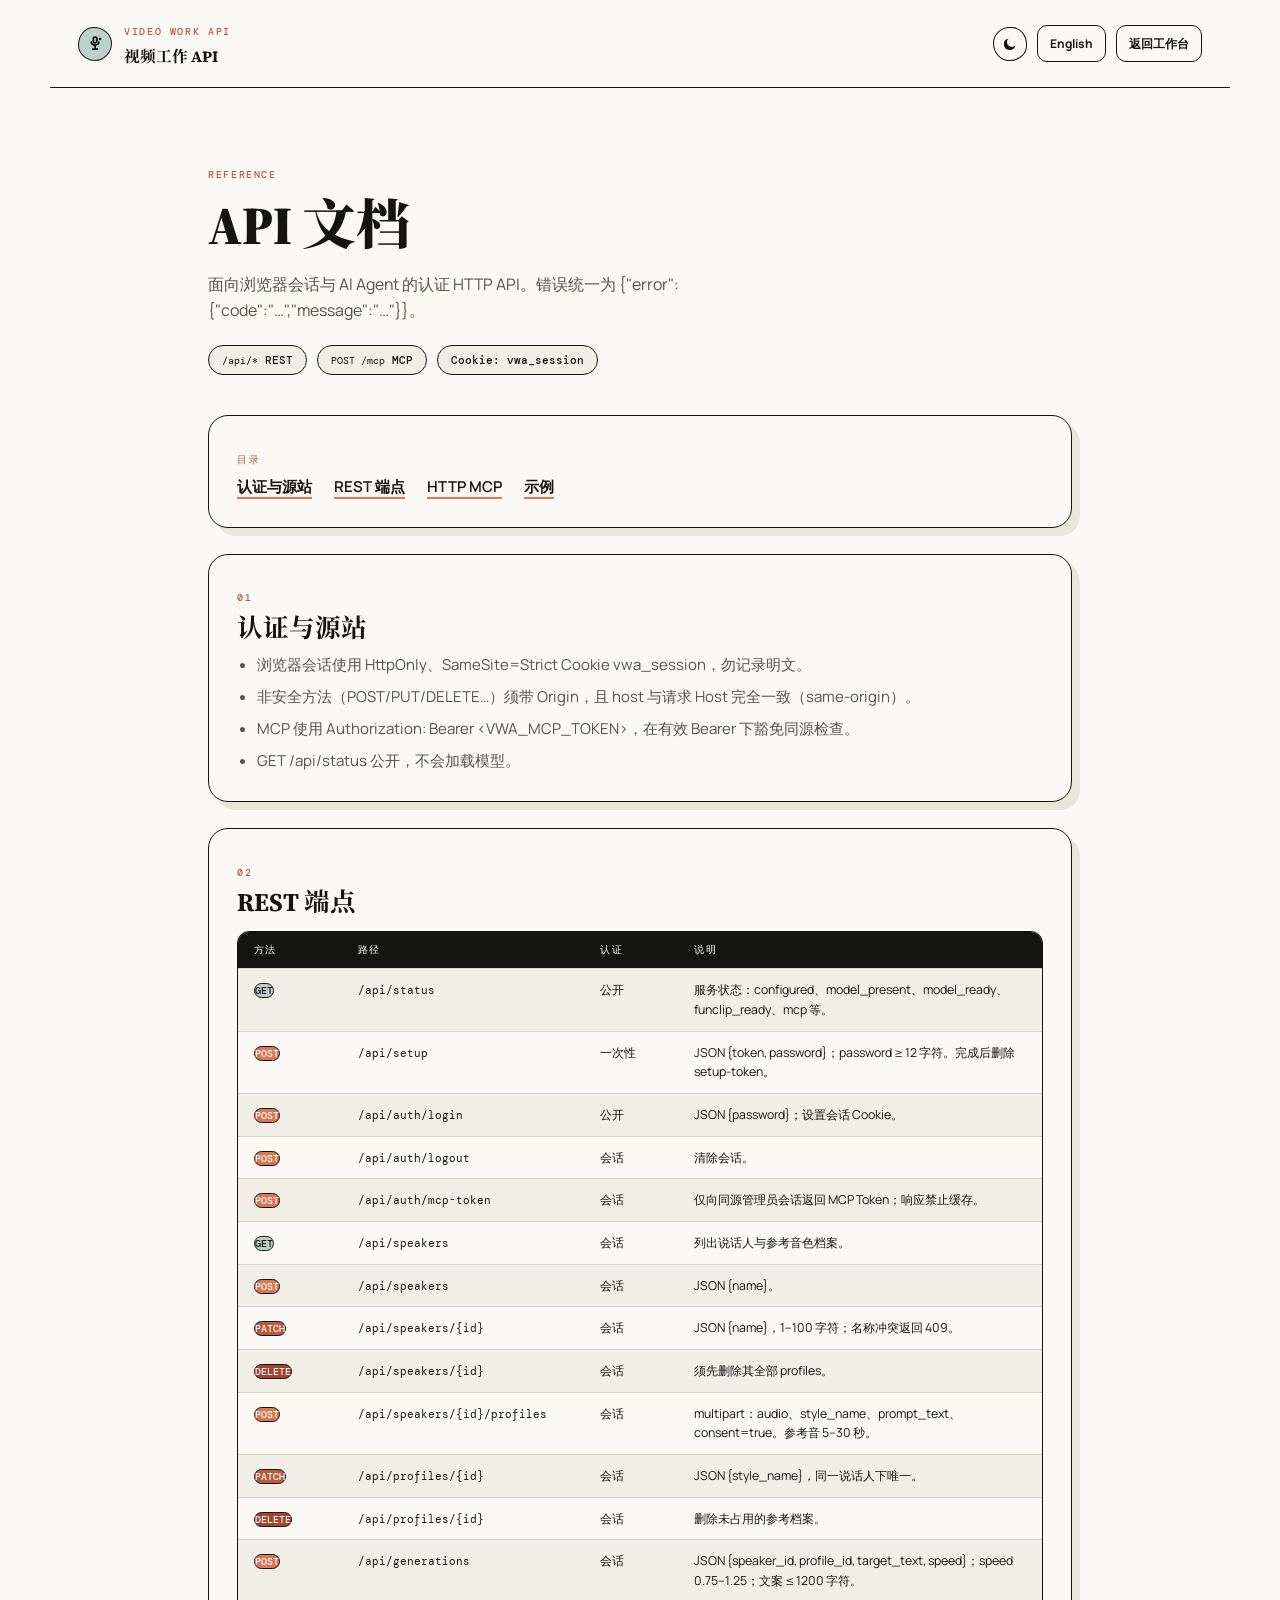
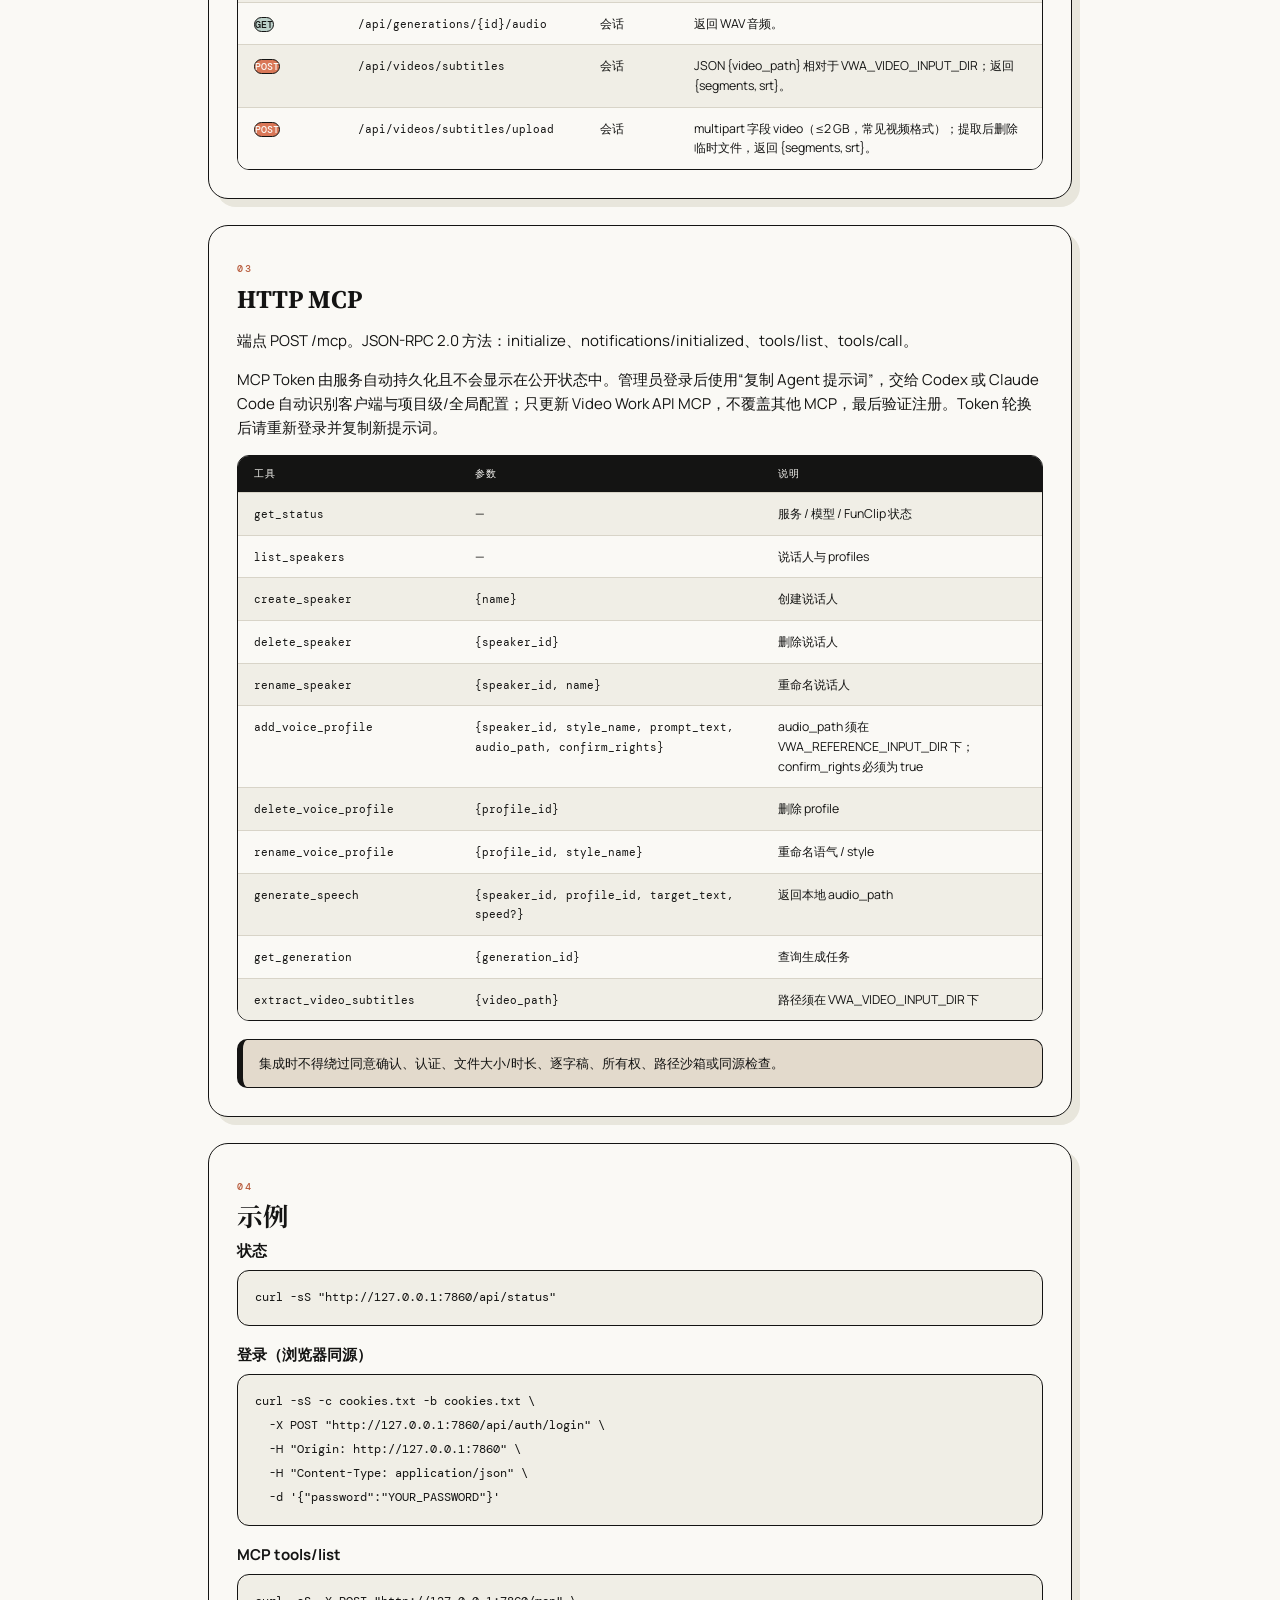
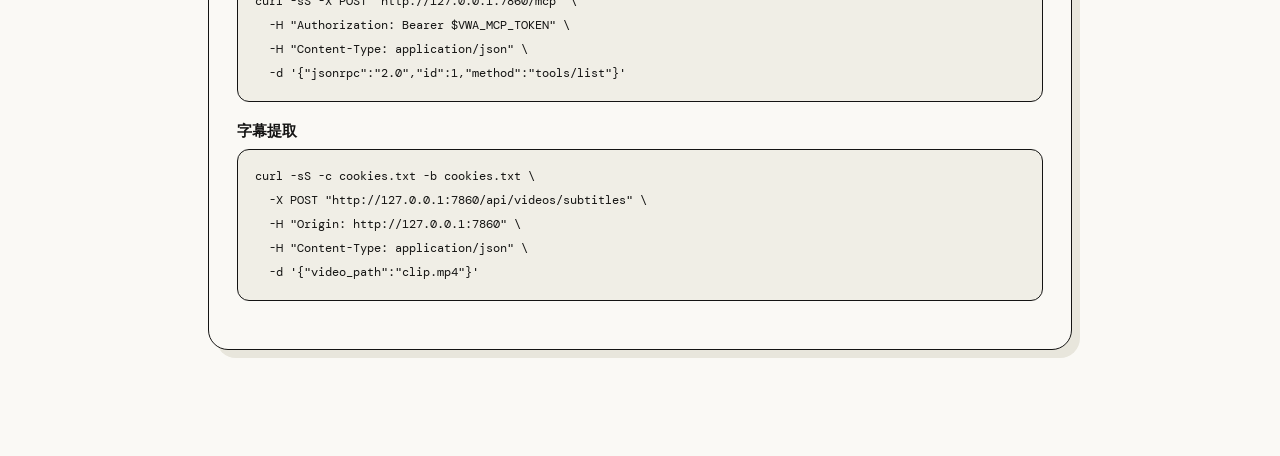
==== static/docs.html @ 31245ee8 "fix(mcp): streamline copied setup prompt" ====
<!doctype html>
<html lang="zh-CN">
<head>
  <meta charset="utf-8">
  <meta name="viewport" content="width=device-width,initial-scale=1">
  <script>try{document.documentElement.dataset.theme=localStorage.getItem("vwa-theme")||"light"}catch(e){document.documentElement.dataset.theme="light"}</script>
  <title>API Docs · Video Work API</title>
  <link rel="icon" type="image/svg+xml" href="/static/favicon.svg?v=20260721d">
  <link rel="stylesheet" href="/static/styles.css?v=20260721">
  <script src="/static/theme.js?v=20260721" defer></script>
</head>
<body class="docs-page">
  <header class="site-header">
    <a class="brand" href="/" aria-label="Video Work API">
      <span class="brand-mark" aria-hidden="true"><svg viewBox="0 0 20 20" fill="none" stroke="currentColor" stroke-width="1.8" stroke-linecap="round"><path d="M8.4 4.1 C 8.2 2.8, 12 2.7, 11.9 4.3 L 11.8 7.6 C 11.9 9.2, 8.3 9.3, 8.4 7.8 Z"/><path d="M6.3 8 C 6.1 11.9, 14 12.1, 13.8 8.2"/><path d="M10.1 12.1 L 10.1 14.5"/><path d="M7.9 15.2 L 12.4 15"/><circle cx="15" cy="5" r="1.3" fill="currentColor" stroke="none"/></svg></span>
      <span>
        <span class="eyebrow">VIDEO WORK API</span>
        <strong data-i18n="title">视频工作 API</strong>
      </span>
    </a>
    <div class="header-actions">
      <button id="themeToggle" class="secondary compact" type="button" aria-label="切换亮色 / 深色模式">
        <svg class="icon-moon" viewBox="0 0 16 16" aria-hidden="true"><path fill="currentColor" d="M13.4 9.6 A5.8 5.8 0 1 1 6.4 2.6 A4.5 4.5 0 0 0 13.4 9.6 Z"/></svg>
        <svg class="icon-sun" viewBox="0 0 16 16" aria-hidden="true"><circle cx="8" cy="8" r="3.1" fill="currentColor"/><g stroke="currentColor" stroke-width="1.6" stroke-linecap="round"><path d="M8 1.2v1.8M8 13v1.8M1.2 8h1.8M13 8h1.8M3.2 3.2l1.3 1.3M11.5 11.5l1.3 1.3M12.8 3.2l-1.3 1.3M4.5 11.5l-1.3 1.3"/></g></svg>
      </button>
      <button id="language" class="secondary compact" type="button">English</button>
      <a class="button secondary compact" href="/" data-i18n="backHome">返回工作台</a>
    </div>
  </header>

  <main class="docs-main">
    <section class="docs-hero">
      <p class="eyebrow" data-i18n="docsEyebrow">REFERENCE</p>
      <h1 data-i18n="docsTitle">API 文档</h1>
      <p class="hero-lead" data-i18n="docsLead">
        面向浏览器会话与 AI Agent 的认证 HTTP API。错误统一为
        <code>{"error":{"code":"…","message":"…"}}</code>。
      </p>
      <div class="docs-meta">
        <span class="docs-chip"><code>/api/*</code> REST</span>
        <span class="docs-chip"><code>POST /mcp</code> MCP</span>
        <span class="docs-chip" data-i18n="docsCookie">Cookie: vwa_session</span>
      </div>
    </section>

    <nav class="docs-toc card" aria-label="Table of contents">
      <p class="eyebrow" data-i18n="toc">目录</p>
      <ul>
        <li><a href="#auth" data-i18n="secAuth">认证与源站</a></li>
        <li><a href="#rest" data-i18n="secRest">REST 端点</a></li>
        <li><a href="#mcp" data-i18n="secMcp">HTTP MCP</a></li>
        <li><a href="#examples" data-i18n="secExamples">示例</a></li>
      </ul>
    </nav>

    <section id="auth" class="card docs-section">
      <p class="eyebrow">01</p>
      <h2 data-i18n="secAuth">认证与源站</h2>
      <ul class="docs-list">
        <li data-i18n="auth1">浏览器会话使用 HttpOnly、SameSite=Strict Cookie <code>vwa_session</code>，勿记录明文。</li>
        <li data-i18n="auth2">非安全方法（POST/PUT/DELETE…）须带 <code>Origin</code>，且 host 与请求 <code>Host</code> 完全一致（same-origin）。</li>
        <li data-i18n="auth3">MCP 使用 <code>Authorization: Bearer &lt;VWA_MCP_TOKEN&gt;</code>，在有效 Bearer 下豁免同源检查。</li>
        <li data-i18n="auth4"><code>GET /api/status</code> 公开，不会加载模型。</li>
      </ul>
    </section>

    <section id="rest" class="card docs-section">
      <p class="eyebrow">02</p>
      <h2 data-i18n="secRest">REST 端点</h2>
      <div class="endpoint-table" role="table">
        <div class="endpoint-row endpoint-head" role="row">
          <span data-i18n="colMethod">方法</span>
          <span data-i18n="colPath">路径</span>
          <span data-i18n="colAuth">认证</span>
          <span data-i18n="colDesc">说明</span>
        </div>

        <div class="endpoint-row" role="row">
          <span><code class="method get">GET</code></span>
          <span><code>/api/status</code></span>
          <span data-i18n="authPublic">公开</span>
          <span data-i18n="descStatus">服务状态：configured、model_present、model_ready、funclip_ready、mcp 等。</span>
        </div>
        <div class="endpoint-row" role="row">
          <span><code class="method post">POST</code></span>
          <span><code>/api/setup</code></span>
          <span data-i18n="authOnce">一次性</span>
          <span data-i18n="descSetup">JSON <code>{token, password}</code>；password ≥ 12 字符。完成后删除 setup-token。</span>
        </div>
        <div class="endpoint-row" role="row">
          <span><code class="method post">POST</code></span>
          <span><code>/api/auth/login</code></span>
          <span data-i18n="authPublic">公开</span>
          <span data-i18n="descLogin">JSON <code>{password}</code>；设置会话 Cookie。</span>
        </div>
        <div class="endpoint-row" role="row">
          <span><code class="method post">POST</code></span>
          <span><code>/api/auth/logout</code></span>
          <span data-i18n="authSession">会话</span>
          <span data-i18n="descLogout">清除会话。</span>
        </div>
        <div class="endpoint-row" role="row">
          <span><code class="method post">POST</code></span>
          <span><code>/api/auth/mcp-token</code></span>
          <span data-i18n="authSession">会话</span>
          <span data-i18n="descMcpToken">仅向同源管理员会话返回 MCP Token；响应禁止缓存。</span>
        </div>
        <div class="endpoint-row" role="row">
          <span><code class="method get">GET</code></span>
          <span><code>/api/speakers</code></span>
          <span data-i18n="authSession">会话</span>
          <span data-i18n="descListSpeakers">列出说话人与参考音色档案。</span>
        </div>
        <div class="endpoint-row" role="row">
          <span><code class="method post">POST</code></span>
          <span><code>/api/speakers</code></span>
          <span data-i18n="authSession">会话</span>
          <span data-i18n="descAddSpeaker">JSON <code>{name}</code>。</span>
        </div>
        <div class="endpoint-row" role="row">
          <span><code class="method patch">PATCH</code></span>
          <span><code>/api/speakers/{id}</code></span>
          <span data-i18n="authSession">会话</span>
          <span data-i18n="descRenameSpeaker">JSON <code>{name}</code>，1–100 字符；名称冲突返回 409。</span>
        </div>
        <div class="endpoint-row" role="row">
          <span><code class="method del">DELETE</code></span>
          <span><code>/api/speakers/{id}</code></span>
          <span data-i18n="authSession">会话</span>
          <span data-i18n="descDelSpeaker">须先删除其全部 profiles。</span>
        </div>
        <div class="endpoint-row" role="row">
          <span><code class="method post">POST</code></span>
          <span><code>/api/speakers/{id}/profiles</code></span>
          <span data-i18n="authSession">会话</span>
          <span data-i18n="descAddProfile">multipart：<code>audio</code>、<code>style_name</code>、<code>prompt_text</code>、<code>consent=true</code>。参考音 5–30 秒。</span>
        </div>
        <div class="endpoint-row" role="row">
          <span><code class="method patch">PATCH</code></span>
          <span><code>/api/profiles/{id}</code></span>
          <span data-i18n="authSession">会话</span>
          <span data-i18n="descRenameProfile">JSON <code>{style_name}</code>，同一说话人下唯一。</span>
        </div>
        <div class="endpoint-row" role="row">
          <span><code class="method del">DELETE</code></span>
          <span><code>/api/profiles/{id}</code></span>
          <span data-i18n="authSession">会话</span>
          <span data-i18n="descDelProfile">删除未占用的参考档案。</span>
        </div>
        <div class="endpoint-row" role="row">
          <span><code class="method post">POST</code></span>
          <span><code>/api/generations</code></span>
          <span data-i18n="authSession">会话</span>
          <span data-i18n="descGenerate">JSON <code>{speaker_id, profile_id, target_text, speed}</code>；speed 0.75–1.25；文案 ≤ 1200 字符。</span>
        </div>
        <div class="endpoint-row" role="row">
          <span><code class="method get">GET</code></span>
          <span><code>/api/generations/{id}/audio</code></span>
          <span data-i18n="authSession">会话</span>
          <span data-i18n="descAudio">返回 WAV 音频。</span>
        </div>
        <div class="endpoint-row" role="row">
          <span><code class="method post">POST</code></span>
          <span><code>/api/videos/subtitles</code></span>
          <span data-i18n="authSession">会话</span>
          <span data-i18n="descSubtitles">JSON <code>{video_path}</code> 相对于 <code>VWA_VIDEO_INPUT_DIR</code>；返回 <code>{segments, srt}</code>。</span>
        </div>
        <div class="endpoint-row" role="row">
          <span><code class="method post">POST</code></span>
          <span><code>/api/videos/subtitles/upload</code></span>
          <span data-i18n="authSession">会话</span>
          <span data-i18n="descSubtitlesUpload">multipart 字段 video（≤2 GB，常见视频格式）；提取后删除临时文件，返回 {segments, srt}。</span>
        </div>
      </div>
    </section>

    <section id="mcp" class="card docs-section">
      <p class="eyebrow">03</p>
      <h2 data-i18n="secMcp">HTTP MCP</h2>
      <p data-i18n="mcpIntro">
        端点 <code>POST /mcp</code>。JSON-RPC 2.0 方法：
        <code>initialize</code>、<code>notifications/initialized</code>、
        <code>tools/list</code>、<code>tools/call</code>。
      </p>
      <p data-i18n="mcpInstall">
        MCP Token 由服务自动持久化且不会显示在公开状态中。管理员登录后使用“复制 Agent 提示词”，交给 Codex 或 Claude Code 自动识别客户端与项目级/全局配置；只更新 Video Work API MCP，不覆盖其他 MCP，最后验证注册。
      </p>
      <div class="endpoint-table tools" role="table">
        <div class="endpoint-row endpoint-head" role="row">
          <span data-i18n="colTool">工具</span>
          <span data-i18n="colArgs">参数</span>
          <span data-i18n="colDesc">说明</span>
        </div>
        <div class="endpoint-row" role="row">
          <span><code>get_status</code></span>
          <span>—</span>
          <span data-i18n="toolStatus">服务 / 模型 / FunClip 状态</span>
        </div>
        <div class="endpoint-row" role="row">
          <span><code>list_speakers</code></span>
          <span>—</span>
          <span data-i18n="toolList">说话人与 profiles</span>
        </div>
        <div class="endpoint-row" role="row">
          <span><code>create_speaker</code></span>
          <span><code>{name}</code></span>
          <span data-i18n="toolCreate">创建说话人</span>
        </div>
        <div class="endpoint-row" role="row">
          <span><code>delete_speaker</code></span>
          <span><code>{speaker_id}</code></span>
          <span data-i18n="toolDelSpeaker">删除说话人</span>
        </div>
        <div class="endpoint-row" role="row">
          <span><code>rename_speaker</code></span>
          <span><code>{speaker_id, name}</code></span>
          <span data-i18n="toolRenameSpeaker">重命名说话人</span>
        </div>
        <div class="endpoint-row" role="row">
          <span><code>add_voice_profile</code></span>
          <span><code>{speaker_id, style_name, prompt_text, audio_path, confirm_rights}</code></span>
          <span data-i18n="toolAddProfile">audio_path 须在 VWA_REFERENCE_INPUT_DIR 下；confirm_rights 必须为 true</span>
        </div>
        <div class="endpoint-row" role="row">
          <span><code>delete_voice_profile</code></span>
          <span><code>{profile_id}</code></span>
          <span data-i18n="toolDelProfile">删除 profile</span>
        </div>
        <div class="endpoint-row" role="row">
          <span><code>rename_voice_profile</code></span>
          <span><code>{profile_id, style_name}</code></span>
          <span data-i18n="toolRenameProfile">重命名语气 / style</span>
        </div>
        <div class="endpoint-row" role="row">
          <span><code>generate_speech</code></span>
          <span><code>{speaker_id, profile_id, target_text, speed?}</code></span>
          <span data-i18n="toolGen">返回本地 audio_path</span>
        </div>
        <div class="endpoint-row" role="row">
          <span><code>get_generation</code></span>
          <span><code>{generation_id}</code></span>
          <span data-i18n="toolGetGen">查询生成任务</span>
        </div>
        <div class="endpoint-row" role="row">
          <span><code>extract_video_subtitles</code></span>
          <span><code>{video_path}</code></span>
          <span data-i18n="toolSubs">路径须在 VWA_VIDEO_INPUT_DIR 下</span>
        </div>
      </div>
      <p class="docs-note" data-i18n="mcpNote">
        集成时不得绕过同意确认、认证、文件大小/时长、逐字稿、所有权、路径沙箱或同源检查。
      </p>
    </section>

    <section id="examples" class="card docs-section">
      <p class="eyebrow">04</p>
      <h2 data-i18n="secExamples">示例</h2>

      <h3 data-i18n="exStatus">状态</h3>
      <pre class="docs-code"><code>curl -sS "http://127.0.0.1:7860/api/status"</code></pre>

      <h3 data-i18n="exLogin">登录（浏览器同源）</h3>
      <pre class="docs-code"><code>curl -sS -c cookies.txt -b cookies.txt \
  -X POST "http://127.0.0.1:7860/api/auth/login" \
  -H "Origin: http://127.0.0.1:7860" \
  -H "Content-Type: application/json" \
  -d '{"password":"YOUR_PASSWORD"}'</code></pre>

      <h3 data-i18n="exMcp">MCP tools/list</h3>
      <pre class="docs-code"><code>curl -sS -X POST "http://127.0.0.1:7860/mcp" \
  -H "Authorization: Bearer $VWA_MCP_TOKEN" \
  -H "Content-Type: application/json" \
  -d '{"jsonrpc":"2.0","id":1,"method":"tools/list"}'</code></pre>

      <h3 data-i18n="exSubs">字幕提取</h3>
      <pre class="docs-code"><code>curl -sS -c cookies.txt -b cookies.txt \
  -X POST "http://127.0.0.1:7860/api/videos/subtitles" \
  -H "Origin: http://127.0.0.1:7860" \
  -H "Content-Type: application/json" \
  -d '{"video_path":"clip.mp4"}'</code></pre>
    </section>
  </main>

  <script>
    const translations = {
      zh: {
        title: "视频工作 API",
        backHome: "返回工作台",
        docsEyebrow: "REFERENCE",
        docsTitle: "API 文档",
        docsLead: "面向浏览器会话与 AI Agent 的认证 HTTP API。错误统一为 {\"error\":{\"code\":\"…\",\"message\":\"…\"}}。",
        docsCookie: "Cookie: vwa_session",
        toc: "目录",
        secAuth: "认证与源站",
        secRest: "REST 端点",
        secMcp: "HTTP MCP",
        secExamples: "示例",
        auth1: "浏览器会话使用 HttpOnly、SameSite=Strict Cookie vwa_session，勿记录明文。",
        auth2: "非安全方法（POST/PUT/DELETE…）须带 Origin，且 host 与请求 Host 完全一致（same-origin）。",
        auth3: "MCP 使用 Authorization: Bearer <VWA_MCP_TOKEN>，在有效 Bearer 下豁免同源检查。",
        auth4: "GET /api/status 公开，不会加载模型。",
        colMethod: "方法",
        colPath: "路径",
        colAuth: "认证",
        colDesc: "说明",
        colTool: "工具",
        colArgs: "参数",
        authPublic: "公开",
        authOnce: "一次性",
        authSession: "会话",
        descStatus: "服务状态：configured、model_present、model_ready、funclip_ready、mcp 等。",
        descSetup: "JSON {token, password}；password ≥ 12 字符。完成后删除 setup-token。",
        descLogin: "JSON {password}；设置会话 Cookie。",
        descLogout: "清除会话。",
        descMcpToken: "仅向同源管理员会话返回 MCP Token；响应禁止缓存。",
        descListSpeakers: "列出说话人与参考音色档案。",
        descAddSpeaker: "JSON {name}。",
        descRenameSpeaker: "JSON {name}，1–100 字符；名称冲突返回 409。",
        descDelSpeaker: "须先删除其全部 profiles。",
        descAddProfile: "multipart：audio、style_name、prompt_text、consent=true。参考音 5–30 秒。",
        descRenameProfile: "JSON {style_name}，同一说话人下唯一。",
        descDelProfile: "删除未占用的参考档案。",
        descGenerate: "JSON {speaker_id, profile_id, target_text, speed}；speed 0.75–1.25；文案 ≤ 1200 字符。",
        descAudio: "返回 WAV 音频。",
        descSubtitles: "JSON {video_path} 相对于 VWA_VIDEO_INPUT_DIR；返回 {segments, srt}。",
        descSubtitlesUpload:
          "multipart 字段 video（≤2 GB，常见视频格式）；提取后删除临时文件，返回 {segments, srt}。",
        mcpIntro: "端点 POST /mcp。JSON-RPC 2.0 方法：initialize、notifications/initialized、tools/list、tools/call。",
        mcpInstall: "MCP Token 由服务自动持久化且不会显示在公开状态中。管理员登录后使用“复制 Agent 提示词”，交给 Codex 或 Claude Code 自动识别客户端与项目级/全局配置；只更新 Video Work API MCP，不覆盖其他 MCP，最后验证注册。Token 轮换后请重新登录并复制新提示词。",
        toolStatus: "服务 / 模型 / FunClip 状态",
        toolList: "说话人与 profiles",
        toolCreate: "创建说话人",
        toolDelSpeaker: "删除说话人",
        toolRenameSpeaker: "重命名说话人",
        toolAddProfile: "audio_path 须在 VWA_REFERENCE_INPUT_DIR 下；confirm_rights 必须为 true",
        toolDelProfile: "删除 profile",
        toolRenameProfile: "重命名语气 / style",
        toolGen: "返回本地 audio_path",
        toolGetGen: "查询生成任务",
        toolSubs: "路径须在 VWA_VIDEO_INPUT_DIR 下",
        mcpNote: "集成时不得绕过同意确认、认证、文件大小/时长、逐字稿、所有权、路径沙箱或同源检查。",
        exStatus: "状态",
        exLogin: "登录（浏览器同源）",
        exMcp: "MCP tools/list",
        exSubs: "字幕提取",
      },
      en: {
        title: "Video Work API",
        backHome: "Back to studio",
        docsEyebrow: "REFERENCE",
        docsTitle: "API documentation",
        docsLead: "Authenticated HTTP API for browser sessions and AI agents. Errors use {\"error\":{\"code\":\"…\",\"message\":\"…\"}}.",
        docsCookie: "Cookie: vwa_session",
        toc: "Contents",
        secAuth: "Auth & origin",
        secRest: "REST endpoints",
        secMcp: "HTTP MCP",
        secExamples: "Examples",
        auth1: "Browser sessions use an HttpOnly, SameSite=Strict cookie vwa_session — never log its plaintext.",
        auth2: "Unsafe methods (POST/PUT/DELETE…) require Origin whose host matches Host (same-origin).",
        auth3: "MCP uses Authorization: Bearer <VWA_MCP_TOKEN>; valid bearer skips same-origin checks.",
        auth4: "GET /api/status is public and never loads the model.",
        colMethod: "Method",
        colPath: "Path",
        colAuth: "Auth",
        colDesc: "Description",
        colTool: "Tool",
        colArgs: "Arguments",
        authPublic: "Public",
        authOnce: "One-time",
        authSession: "Session",
        descStatus: "Service status: configured, model_present, model_ready, funclip_ready, mcp, …",
        descSetup: "JSON {token, password}; password ≥ 12 chars. Deletes setup-token on success.",
        descLogin: "JSON {password}; sets session cookie.",
        descLogout: "Clears the session.",
        descMcpToken: "Returns the MCP token only to a same-origin admin session; the response is not cacheable.",
        descListSpeakers: "List speakers and reference profiles.",
        descAddSpeaker: "JSON {name}.",
        descRenameSpeaker: "JSON {name}, 1–100 chars; 409 on name conflict.",
        descDelSpeaker: "Delete all profiles first.",
        descAddProfile: "multipart: audio, style_name, prompt_text, consent=true. Reference audio 5–30s.",
        descRenameProfile: "JSON {style_name}; unique per speaker.",
        descDelProfile: "Delete an unused profile.",
        descGenerate: "JSON {speaker_id, profile_id, target_text, speed}; speed 0.75–1.25; text ≤ 1200 chars.",
        descAudio: "Authenticated WAV response.",
        descSubtitles: "JSON {video_path} under VWA_VIDEO_INPUT_DIR; returns {segments, srt}.",
        descSubtitlesUpload:
          "multipart field video (≤2 GB, common video formats); the temp file is deleted after extraction; returns {segments, srt}.",
        mcpIntro: "Endpoint POST /mcp. JSON-RPC 2.0: initialize, notifications/initialized, tools/list, tools/call.",
        mcpInstall: "The service persists its MCP token automatically and never includes it in public status. After administrator login, use Copy agent prompt with Codex or Claude Code; it asks the client to detect project or global scope, update only the Video Work API MCP without overwriting other MCPs, and verify registration. After token rotation, sign in again and copy a new prompt.",
        toolStatus: "Service / model / FunClip status",
        toolList: "Speakers and profiles",
        toolCreate: "Create a speaker",
        toolDelSpeaker: "Delete a speaker",
        toolRenameSpeaker: "Rename a speaker",
        toolAddProfile: "audio_path under VWA_REFERENCE_INPUT_DIR; confirm_rights must be true",
        toolDelProfile: "Delete a profile",
        toolRenameProfile: "Rename a style / profile",
        toolGen: "Returns local audio_path",
        toolGetGen: "Fetch a generation job",
        toolSubs: "Path under VWA_VIDEO_INPUT_DIR",
        mcpNote: "Do not bypass consent, auth, size/duration, transcript, ownership, path sandbox, or same-origin checks.",
        exStatus: "Status",
        exLogin: "Login (browser same-origin)",
        exMcp: "MCP tools/list",
        exSubs: "Subtitle extraction",
      },
    };

    let language = localStorage.getItem("vwa-language") || "zh";
    const $ = (s) => document.querySelector(s);
    function t(key) {
      return translations[language][key] || key;
    }
    function translate() {
      document.documentElement.lang = language === "zh" ? "zh-CN" : "en";
      document.querySelectorAll("[data-i18n]").forEach((node) => {
        node.textContent = t(node.dataset.i18n);
      });
      const btn = $("#language");
      if (btn) btn.textContent = language === "zh" ? "English" : "中文";
    }
    $("#language").onclick = () => {
      language = language === "zh" ? "en" : "zh";
      localStorage.setItem("vwa-language", language);
      translate();
    };
    translate();
  </script>
</body>
</html>
---- static/styles.css ----
@import url("https://fonts.googleapis.com/css2?family=DM+Mono:wght@400;500&family=Manrope:wght@400;500;600;700;800&family=Noto+Serif+SC:wght@600;900&family=Source+Serif+4:opsz,wght@8..60,600;8..60,700;8..60,900&display=swap");

/* ————————————————————————————————————————————————
   Video Work API · Anthropic editorial design system
   ivory canvas / ink linework / one clay accent
   ———————————————————————————————————————————————— */

:root {
  color-scheme: light;
  --paper: #FAF9F5;
  --paper-2: #F0EEE6;
  --paper-3: #E8E6DC;
  --ink: #141413;
  --ink-soft: #57534B;
  --line-soft: #D8D4C8;
  --clay: #D97757;
  --clay-deep: #B85C3D;
  --surface-tint: #BCD1CA;
  --surface-warm: #E3DACC;
  --heather: #CBCADB;
  --danger: #A4442E;
  --on-strong: #FAF9F5;
  --ring: #D9775738;
  --shadow-pop: #1414132e;
  --serif: "Source Serif 4", "Noto Serif SC", "Source Han Serif SC", "Songti SC", Georgia, serif;
  --sans: "Manrope", system-ui, -apple-system, "PingFang SC", "Microsoft YaHei", sans-serif;
  --mono: "DM Mono", ui-monospace, "SF Mono", monospace;
  font: 15px/1.6 var(--sans);
}

[data-theme="dark"] {
  color-scheme: dark;
  --paper: #171613;
  --paper-2: #201F1A;
  --paper-3: #2B2A23;
  --ink: #EDEAE0;
  --ink-soft: #A8A399;
  --line-soft: #3B3930;
  --clay: #D97757;
  --clay-deep: #E08A66;
  --surface-tint: #2E3A35;
  --surface-warm: #38312A;
  --heather: #34333F;
  --danger: #D9776B;
  --on-strong: #FAF9F5;
  --ring: #D9775745;
  --shadow-pop: #00000070;
}

* { box-sizing: border-box; }
html { background: var(--paper); }
body {
  margin: 0;
  min-height: 100vh;
  color: var(--ink);
  background: var(--paper);
}
::selection { color: var(--paper); background: var(--clay); }

header, main { width: min(1180px, 100%); margin: auto; padding-inline: 28px; }

/* ——— header ——— */
.site-header {
  min-height: 88px;
  display: flex;
  align-items: center;
  justify-content: space-between;
  gap: 24px;
  border-bottom: 1.5px solid var(--ink);
}
.brand { display: flex; align-items: center; gap: 12px; color: var(--ink); text-decoration: none; }
.brand strong { display: block; margin-top: 2px; font-family: var(--serif); font-size: 1.05rem; font-weight: 700; letter-spacing: 0; }
.brand-mark {
  width: 34px; height: 34px;
  display: grid; place-items: center;
  border: 1.5px solid var(--ink);
  border-radius: 46% 54% 50% 50% / 52% 48% 52% 48%; /* hand-drawn wobble */
  color: var(--ink);
  background: var(--surface-tint);
}
.brand-mark svg { width: 20px; height: 20px; }
.header-actions, .inline, .record-controls { display: flex; align-items: center; gap: 10px; }

.eyebrow, .endpoint-label, .result-label {
  color: var(--clay-deep);
  font: 500 .68rem/1 var(--mono);
  letter-spacing: .16em;
  text-transform: uppercase;
}

.status-pill { display: inline-flex; align-items: center; gap: 7px; color: var(--ink-soft); font: 500 .76rem var(--mono); }
.status-pill::before {
  content: "";
  width: 8px; height: 8px;
  border-radius: 50%;
  background: var(--clay);
  box-shadow: 0 0 0 3px var(--ring);
}

/* ——— hero ——— */
.hero {
  display: grid;
  grid-template-columns: 1.15fr .85fr;
  align-items: center;
  gap: 56px;
  padding: 88px 0 76px;
}
.hero .eyebrow { display: flex; align-items: center; gap: 12px; }
.hero .eyebrow::after {
  content: "";
  width: 76px; height: 12px;
  background: url("data:image/svg+xml,%3Csvg xmlns='http://www.w3.org/2000/svg' width='76' height='12' viewBox='0 0 76 12'%3E%3Cpath d='M2 7 C 12 2, 22 10, 32 6 S 52 3, 62 7 S 72 8, 74 6' fill='none' stroke='%23D97757' stroke-width='3.5' stroke-linecap='round'/%3E%3C/svg%3E") center / contain no-repeat;
}
.hero h1 {
  max-width: 720px;
  margin: 18px 0 22px;
  font-family: var(--serif);
  font-weight: 900;
  font-size: clamp(2.5rem, 5.6vw, 4.4rem);
  line-height: 1.12;
}
.hero-lead { max-width: 560px; margin: 0; color: var(--ink-soft); font-size: 1.06rem; }

/* hero illustration: accent field + ivory carrier + ink gesture (inline SVG) */
.hero-visual { display: grid; gap: 16px; align-content: center; }
.hero-art {
  display: block;
  width: 100%;
  height: auto;
  border: 1.5px solid var(--ink);
  border-radius: 28px;
  background: var(--surface-tint);
  box-shadow: 8px 8px 0 var(--paper-3);
}

.endpoint-card {
  display: flex; gap: 14px; align-items: center;
  padding: 15px 18px;
  border: 1.5px solid var(--ink);
  border-radius: 14px;
  background: var(--paper-2);
}
.endpoint-icon {
  display: grid; place-items: center;
  flex: 0 0 32px; width: 32px; height: 32px;
  border: 1.5px solid var(--ink);
  border-radius: 50% 46% 52% 48% / 48% 52% 46% 54%;
  color: var(--paper);
  background: var(--ink);
}
.endpoint-icon svg { width: 15px; height: 15px; }
.endpoint-card strong { display: block; font: 500 1.1rem var(--mono); }
.endpoint-card code { color: var(--ink); }
.endpoint-card p { margin: 3px 0 0; color: var(--ink-soft); font-size: .76rem; }
.endpoint-copy { margin-top: 8px; }

.visually-hidden {
  position: absolute;
  width: 1px; height: 1px;
  padding: 0; margin: -1px;
  overflow: hidden;
  clip: rect(0 0 0 0);
  white-space: nowrap;
  border: 0;
}
.upload-field {
  display: grid; gap: 7px;
  color: var(--ink-soft);
  font-size: .8rem; font-weight: 600;
}
.upload-control { display: flex; align-items: center; gap: 8px; }
.upload-name {
  flex: 1; min-width: 0;
  overflow: hidden; text-overflow: ellipsis; white-space: nowrap;
  color: var(--ink-soft);
  font-size: .85rem; font-weight: 400;
}
.upload-name.has-file { color: var(--ink); }

/* ——— type & sections ——— */
h1, h2, h3 { margin: .2rem 0 .7rem; line-height: 1.15; }
h2 { font-family: var(--serif); font-weight: 700; font-size: 1.7rem; }
h3 { font-size: 1rem; }
main { padding-bottom: 80px; }

.studio {
  display: grid;
  grid-template-columns: minmax(300px, 380px) 1fr;
  gap: 22px;
  align-items: start;
  transition: grid-template-columns .35s cubic-bezier(.32,.72,0,1);
}
.studio.library-collapsed { grid-template-columns: 64px 1fr; }
.studio-main { display: grid; gap: 22px; }

.library .section-heading { margin-bottom: 18px; }
#libraryToggle { flex: 0 0 auto; width: 34px; height: 34px; padding: 0; display: inline-grid; place-items: center; border-radius: 50% 46% 52% 48% / 48% 52% 46% 54%; }
#libraryToggle svg { width: 15px; height: 15px; transition: transform .3s; }
.studio.library-collapsed #libraryToggle svg { transform: rotate(180deg); }
.studio.library-collapsed .library { padding: 16px 10px; }
.studio.library-collapsed .library .section-heading { flex-direction: column; align-items: center; gap: 16px; margin-bottom: 0; }
.studio.library-collapsed .library h2 { margin: 0; font-size: 1.05rem; writing-mode: vertical-rl; letter-spacing: .25em; }
.studio.library-collapsed .collapsible { display: none; }

.card {
  position: relative;
  padding: 28px;
  border: 1.5px solid var(--ink);
  border-radius: 20px;
  background: var(--paper);
  box-shadow: 8px 8px 0 var(--paper-3);
}
.auth-card { max-width: 560px; margin: 48px auto 40px; }
.auth-card > p { margin: -2px 0 26px; color: var(--ink-soft); }
.auth-divider { display: flex; align-items: center; gap: 10px; margin: 16px 0; color: var(--ink-soft); font-size: .75rem; }
.auth-divider::before, .auth-divider::after { content: ""; flex: 1; border-top: 1px solid var(--line-soft); }
#passkeyLogin { width: 100%; }

.step-badge {
  display: inline-grid; place-items: center;
  min-width: 34px; height: 25px;
  margin-bottom: 18px; padding-inline: 6px;
  border: 1.5px solid var(--ink);
  border-radius: 48% 52% 50% 50% / 55% 48% 52% 45%;
  color: var(--ink);
  background: var(--surface-warm);
  font: 500 .7rem var(--mono);
}
.section-heading { display: flex; align-items: flex-start; justify-content: space-between; gap: 18px; margin-bottom: 24px; }
.section-lead { margin: -2px 0 0; color: var(--ink-soft); font-size: .84rem; }
.section-number {
  display: inline-grid; place-items: center;
  width: 36px; height: 36px;
  border: 1.5px solid var(--ink);
  border-radius: 46% 54% 50% 50% / 52% 48% 55% 45%;
  color: var(--ink);
  background: var(--surface-tint);
  font: 500 .72rem var(--mono);
}
.generate .section-number { background: var(--surface-warm); }

.notice {
  margin-bottom: 18px;
  padding: 13px 16px;
  border: 1.5px solid var(--ink);
  border-radius: 12px;
  color: var(--ink);
  background: var(--surface-warm);
}
.hidden { display: none !important; }

/* ——— forms ——— */
form { display: grid; gap: 16px; }
label { display: grid; gap: 7px; color: var(--ink-soft); font-size: .8rem; font-weight: 600; }
.grow { flex: 1; }

input, textarea, select, button, .button {
  font: inherit;
  border-radius: 10px;
  border: 1.5px solid var(--line-soft);
  padding: 11px 13px;
}
input, textarea, select {
  width: 100%;
  color: var(--ink);
  background: var(--paper);
  outline: none;
  transition: border-color .15s, box-shadow .15s;
}
textarea { resize: vertical; min-height: 146px; }
input:focus, textarea:focus, select:focus {
  border-color: var(--ink);
  box-shadow: 0 0 0 3px var(--ring);
}
input[type="range"] { accent-color: var(--clay); padding-inline: 0; border-color: transparent; background: transparent; }
.checkbox input { accent-color: var(--clay); }

.inline {
  align-items: end;
  padding: 14px;
  border: 1.5px solid var(--line-soft);
  border-radius: 13px;
  background: var(--paper-2);
}
.inline button { flex: 0 0 auto; }

button, .button {
  color: var(--paper);
  border: 1.5px solid var(--ink);
  background: var(--ink);
  font-weight: 700;
  cursor: pointer;
  text-align: center;
  text-decoration: none;
  transition: transform .15s, box-shadow .15s;
}
button:hover, .button:hover { transform: translate(-1px, -1px); box-shadow: 3px 3px 0 var(--clay); }
button.secondary, .button.secondary {
  color: var(--ink);
  border-color: var(--ink);
  background: transparent;
}
button.danger {
  padding: 6px 10px;
  color: var(--danger);
  border-color: var(--danger);
  background: transparent;
  font-size: .72rem;
}
button:disabled { opacity: .5; cursor: wait; transform: none; box-shadow: none; }
:focus-visible { outline: 3px solid var(--clay); outline-offset: 2px; }
.compact { padding: 8px 12px; font-size: .8rem; }

#themeToggle { display: inline-grid; place-items: center; width: 34px; height: 34px; padding: 0; border-radius: 50% 46% 52% 48% / 48% 52% 46% 54%; }
#themeToggle svg { width: 16px; height: 16px; }
[data-theme="light"] .icon-sun, [data-theme="dark"] .icon-moon { display: none; }

/* ——— speakers & profiles ——— */
.speaker-list { display: grid; gap: 14px; margin-top: 18px; }
.speaker {
  padding: 18px;
  border: 1.5px solid var(--ink);
  border-radius: 14px;
  background: var(--paper-2);
}
.speaker-head { display: flex; align-items: center; justify-content: space-between; gap: 12px; }
.speaker-head h3,
.speaker-title {
  font-family: var(--serif);
  font-size: 1.15rem;
  cursor: pointer;
  border-radius: 6px;
  padding: 2px 4px;
  margin: -2px -4px;
}
.speaker-title:hover { background: var(--surface-tint, rgba(0,0,0,.04)); }
.speaker-head-actions { display: flex; flex-wrap: wrap; align-items: center; gap: 8px; flex-shrink: 0; }
.profiles { display: grid; gap: 7px; margin: 14px 0; }
.passkey-list { display: grid; gap: 8px; margin: 16px 0; }
.passkey-row { display: flex; align-items: center; justify-content: space-between; gap: 12px; padding: 11px 12px; border: 1.5px solid var(--line-soft); border-radius: 10px; }
.passkey-row > div { display: grid; gap: 2px; min-width: 0; }
.passkey-row strong { overflow-wrap: anywhere; }
.passkey-row span { color: var(--ink-soft); font: .7rem var(--mono); }
.profile {
  display: flex; align-items: center; justify-content: space-between; gap: 10px;
  padding: 9px 12px;
  border: 1px solid var(--line-soft);
  border-radius: 9px;
  color: var(--ink-soft);
  background: var(--paper);
  font-size: .8rem;
}
.profile-label {
  flex: 1;
  min-width: 0;
  cursor: pointer;
  border-radius: 6px;
  padding: 2px 4px;
  margin: -2px -4px;
}
.profile-label:hover { background: var(--surface-tint, rgba(0,0,0,.04)); color: var(--ink); }
.profile-actions { display: flex; flex-wrap: wrap; align-items: center; gap: 6px; flex-shrink: 0; }
.inline-rename {
  display: flex;
  flex-wrap: wrap;
  align-items: center;
  gap: 8px;
  flex: 1;
  min-width: 0;
}
.inline-rename-input {
  flex: 1;
  min-width: 8rem;
  max-width: 22rem;
  margin: 0;
  padding: 6px 10px;
  font: inherit;
  font-size: .9rem;
  border: 1.5px solid var(--line-soft);
  border-radius: 8px;
  background: var(--paper);
  color: var(--ink);
}
.inline-rename-input:focus {
  outline: none;
  border-color: var(--clay, #c4785a);
  box-shadow: 0 0 0 3px color-mix(in srgb, var(--clay, #c4785a) 22%, transparent);
}
.speaker-head .inline-rename { width: 100%; max-width: 28rem; }
.speaker-head .inline-rename-input { font-family: var(--serif); font-size: 1.05rem; }
.profile-form { margin-top: 18px; padding-top: 18px; border-top: 1.5px dashed var(--line-soft); }
.hint, .record-state { margin: 0; color: var(--ink-soft); font-size: .76rem; }
.record-controls { flex-wrap: wrap; }
.record-timer { color: var(--clay-deep); font: 500 .8rem var(--mono); }
.record-preview, .result audio { width: 100%; }
.checkbox { display: flex; align-items: flex-start; flex-direction: row; gap: 9px; }
.checkbox input { width: auto; margin-top: 4px; }

.result { display: grid; gap: 12px; margin-top: 22px; padding-top: 20px; border-top: 1.5px dashed var(--line-soft); }
.result .button { width: 100%; }

/* ——— sequential batch queues ——— */
.batch-toolbar {
  display: flex;
  flex-wrap: wrap;
  align-items: baseline;
  justify-content: space-between;
  gap: 6px 16px;
  margin-top: -8px;
}
.batch-count { color: var(--ink-soft); font: 500 .74rem var(--mono); }
.field-error, .job-error { color: var(--danger); font-size: .78rem; font-weight: 700; }
.field-error:empty { display: none; }
.batch-results {
  display: grid;
  gap: 12px;
  margin-top: 20px;
  padding-top: 18px;
  border-top: 1.5px dashed var(--line-soft);
}
.batch-progress {
  display: grid;
  grid-template-columns: minmax(180px, auto) minmax(140px, 1fr) auto;
  align-items: center;
  gap: 12px;
  color: var(--ink-soft);
  font: 500 .75rem var(--mono);
}
.batch-progress progress { width: 100%; height: 8px; accent-color: var(--clay); }
.job-list { display: grid; gap: 8px; }
.job-row {
  display: grid;
  gap: 10px;
  padding: 12px 14px;
  border: 1.5px solid var(--line-soft);
  border-left-width: 5px;
  border-radius: 11px;
  background: var(--paper-2);
}
.job-row.status-pending { border-left-color: var(--ink-soft); }
.job-row.status-running { border-left-color: var(--clay); }
.job-row.status-complete { border-left-color: #51765f; }
.job-row.status-failed { border-left-color: var(--danger); }
.job-head { display: flex; align-items: baseline; justify-content: space-between; gap: 14px; min-width: 0; }
.job-head strong { min-width: 0; overflow: hidden; text-overflow: ellipsis; white-space: nowrap; font-size: .86rem; }
.job-status {
  flex: 0 0 auto;
  padding: 3px 8px;
  border: 1px solid currentColor;
  border-radius: 999px;
  color: var(--ink-soft);
  font: 500 .66rem var(--mono);
}
.status-running .job-status { color: var(--clay-deep); }
.status-complete .job-status { color: #3f684d; }
.status-failed .job-status { color: var(--danger); }
.job-content { display: grid; gap: 10px; }
.generation-output { grid-template-columns: minmax(220px, 1fr) auto; align-items: center; }
.generation-output audio { width: 100%; height: 38px; }
.job-error { margin: 0; }
.retry-item { justify-self: start; }
.subtitle-output details { border-top: 1px dashed var(--line-soft); padding-top: 8px; }
.subtitle-output summary { cursor: pointer; color: var(--ink-soft); font-size: .78rem; font-weight: 700; }
.subtitle-output .segments { margin-top: 8px; max-height: 280px; }

/* ——— subtitles ——— */
.card.subtitles > .hint { margin-top: 10px; }
.subtitle-result { display: grid; gap: 16px; margin-top: 20px; padding-top: 18px; border-top: 1.5px dashed var(--line-soft); }
.segments {
  display: grid;
  max-height: 380px;
  overflow-y: auto;
  border: 1.5px solid var(--ink);
  border-radius: 12px;
}
.segment {
  display: grid;
  grid-template-columns: 200px 1fr;
  gap: 14px;
  align-items: baseline;
  padding: 9px 14px;
  font-size: .85rem;
  background: var(--paper);
}
.segment:nth-child(even) { background: var(--paper-2); }
.segment + .segment { border-top: 1px solid var(--line-soft); }
.segment-time { color: var(--clay-deep); font: 500 .74rem var(--mono); white-space: nowrap; }
.segment-empty { padding: 14px; }
.subtitle-actions { display: flex; gap: 10px; }

/* ——— docs page ——— */
.docs-main { max-width: 920px; }
.docs-hero { padding: 72px 0 40px; }
.docs-hero h1 {
  margin: 14px 0 16px;
  font-family: var(--serif);
  font-weight: 900;
  font-size: clamp(2.2rem, 5vw, 3.6rem);
}
.docs-meta { display: flex; flex-wrap: wrap; gap: 10px; margin-top: 22px; }
.docs-chip {
  padding: 7px 13px;
  border: 1.5px solid var(--ink);
  border-radius: 999px;
  background: var(--paper-2);
  font: 500 .74rem var(--mono);
}
.docs-chip code { background: none; padding: 0; }

.docs-toc { margin-bottom: 26px; }
.docs-toc ul { display: flex; flex-wrap: wrap; gap: 8px 22px; margin: 10px 0 0; padding: 0; list-style: none; }
.docs-toc a { color: var(--ink); font-weight: 600; text-decoration: none; border-bottom: 2px solid var(--clay); }
.docs-toc a:hover { color: var(--clay-deep); }

.docs-section { margin-bottom: 26px; scroll-margin-top: 24px; }
.docs-list { margin: 6px 0 0; padding-left: 20px; display: grid; gap: 8px; color: var(--ink-soft); }
.docs-note {
  margin: 18px 0 0;
  padding: 13px 16px;
  border: 1.5px solid var(--ink);
  border-left-width: 6px;
  border-radius: 10px;
  background: var(--surface-warm);
  font-size: .86rem;
}
.docs-code {
  margin: 10px 0 20px;
  padding: 15px 17px;
  border: 1.5px solid var(--ink);
  border-radius: 12px;
  background: var(--paper-2);
  overflow-x: auto;
}
.docs-code code { background: none; padding: 0; font-size: .8rem; }

code {
  padding: 2px 6px;
  border-radius: 6px;
  background: var(--paper-3);
  font: .86em var(--mono);
}

.endpoint-table { display: grid; margin-top: 14px; border: 1.5px solid var(--ink); border-radius: 12px; overflow: hidden; }
.endpoint-row {
  display: grid;
  grid-template-columns: 90px minmax(150px, 1.1fr) 80px 1.6fr;
  gap: 14px;
  align-items: baseline;
  padding: 11px 16px;
  font-size: .82rem;
  background: var(--paper);
}
.endpoint-row:nth-child(even) { background: var(--paper-2); }
.endpoint-row + .endpoint-row { border-top: 1px solid var(--line-soft); }
.endpoint-row code { background: none; padding: 0; }
.endpoint-head {
  color: var(--paper);
  background: var(--ink) !important;
  font: 500 .68rem var(--mono);
  letter-spacing: .14em;
  text-transform: uppercase;
}
.endpoint-table.tools .endpoint-row { grid-template-columns: minmax(160px, 1fr) 1.4fr 1.2fr; }

.method {
  display: inline-block;
  padding: 3px 9px;
  border: 1.5px solid var(--ink);
  border-radius: 999px;
  font: 500 .68rem var(--mono);
}
.method.get { background: var(--surface-tint); }
.method.post { color: var(--paper); background: var(--clay); }
.method.patch { color: var(--paper); background: var(--clay-deep, #7a5a45); }
.method.del { color: var(--paper); background: var(--danger); }

/* ——— responsive ——— */
@media (max-width: 820px) {
  .hero { grid-template-columns: 1fr; padding: 56px 0 46px; gap: 34px; }
  .hero h1 { font-size: clamp(2.3rem, 10vw, 3.6rem); }
  .endpoint-row { grid-template-columns: 74px 1fr 1.4fr; }
  .endpoint-row span:nth-child(3) { display: none; }
  .endpoint-table.tools .endpoint-row { grid-template-columns: 1fr 1.2fr; }
  .endpoint-table.tools .endpoint-row span:nth-child(2) { display: none; }
}
@media (max-width: 640px) {
  .studio, .studio.library-collapsed { grid-template-columns: 1fr; }
  .studio.library-collapsed .library { padding: 14px 20px; }
  .studio.library-collapsed .library .section-heading { flex-direction: row; justify-content: space-between; }
  .studio.library-collapsed .library h2 { writing-mode: horizontal-tb; letter-spacing: 0; }
}
@media (max-width: 560px) {
  header, main { padding-inline: 18px; }
  .site-header { min-height: 72px; flex-wrap: wrap; padding-block: 10px; }
  .header-actions { gap: 6px; flex-wrap: wrap; }
  .hero { padding-top: 44px; }
  .card { padding: 20px; }
  .inline { align-items: stretch; flex-direction: column; }
  .inline button { width: 100%; }
  .speaker-head { align-items: flex-start; flex-direction: column; }
  .endpoint-row { grid-template-columns: 1fr; gap: 4px; }
  .endpoint-row span:nth-child(3) { display: none; }
  .endpoint-head { display: none; }
  .batch-progress { grid-template-columns: 1fr; }
  .batch-progress button { width: 100%; }
  .job-head { align-items: flex-start; }
  .generation-output { grid-template-columns: 1fr; }
  .generation-output .button { width: 100%; }
  .upload-control { align-items: stretch; flex-direction: column; }
  .upload-control button { width: 100%; }
  .segment { grid-template-columns: 1fr; gap: 3px; }
}
@media (prefers-reduced-motion: reduce) {
  *, *::before, *::after { scroll-behavior: auto !important; transition: none !important; }
}
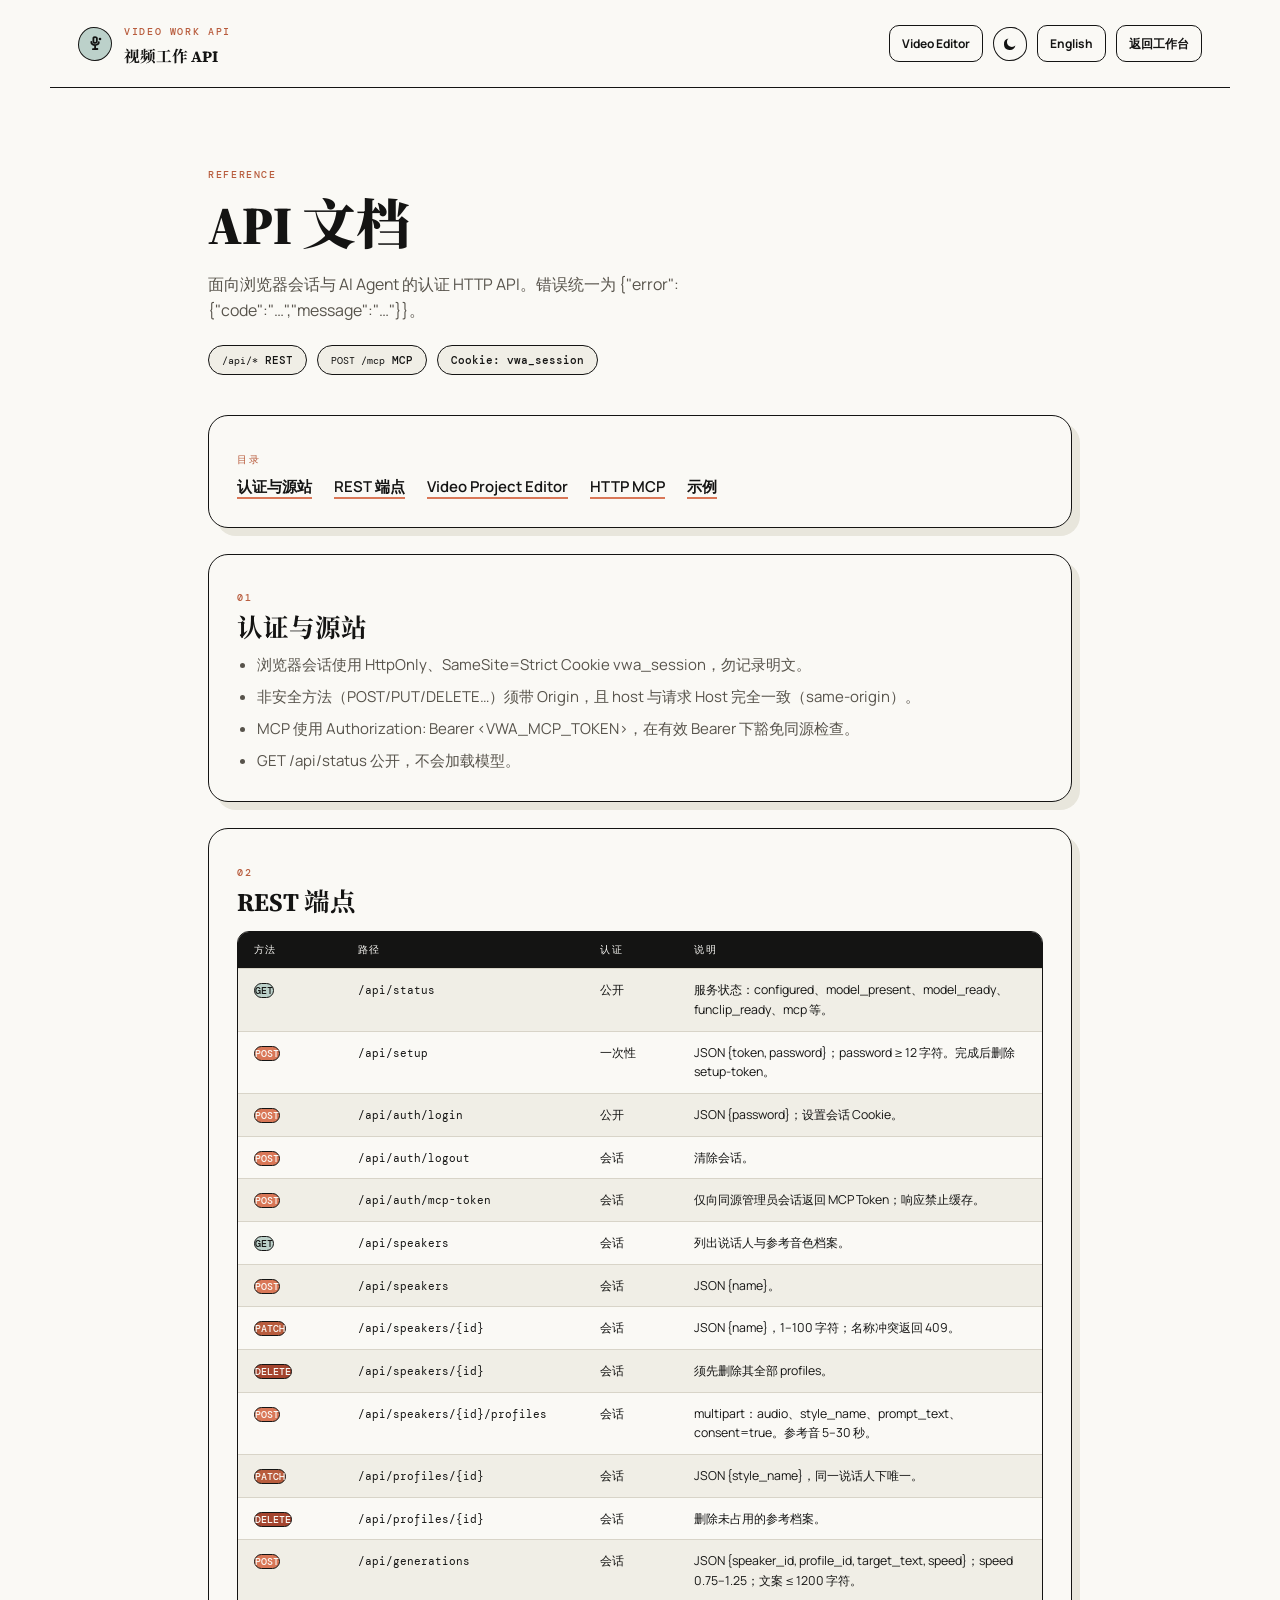
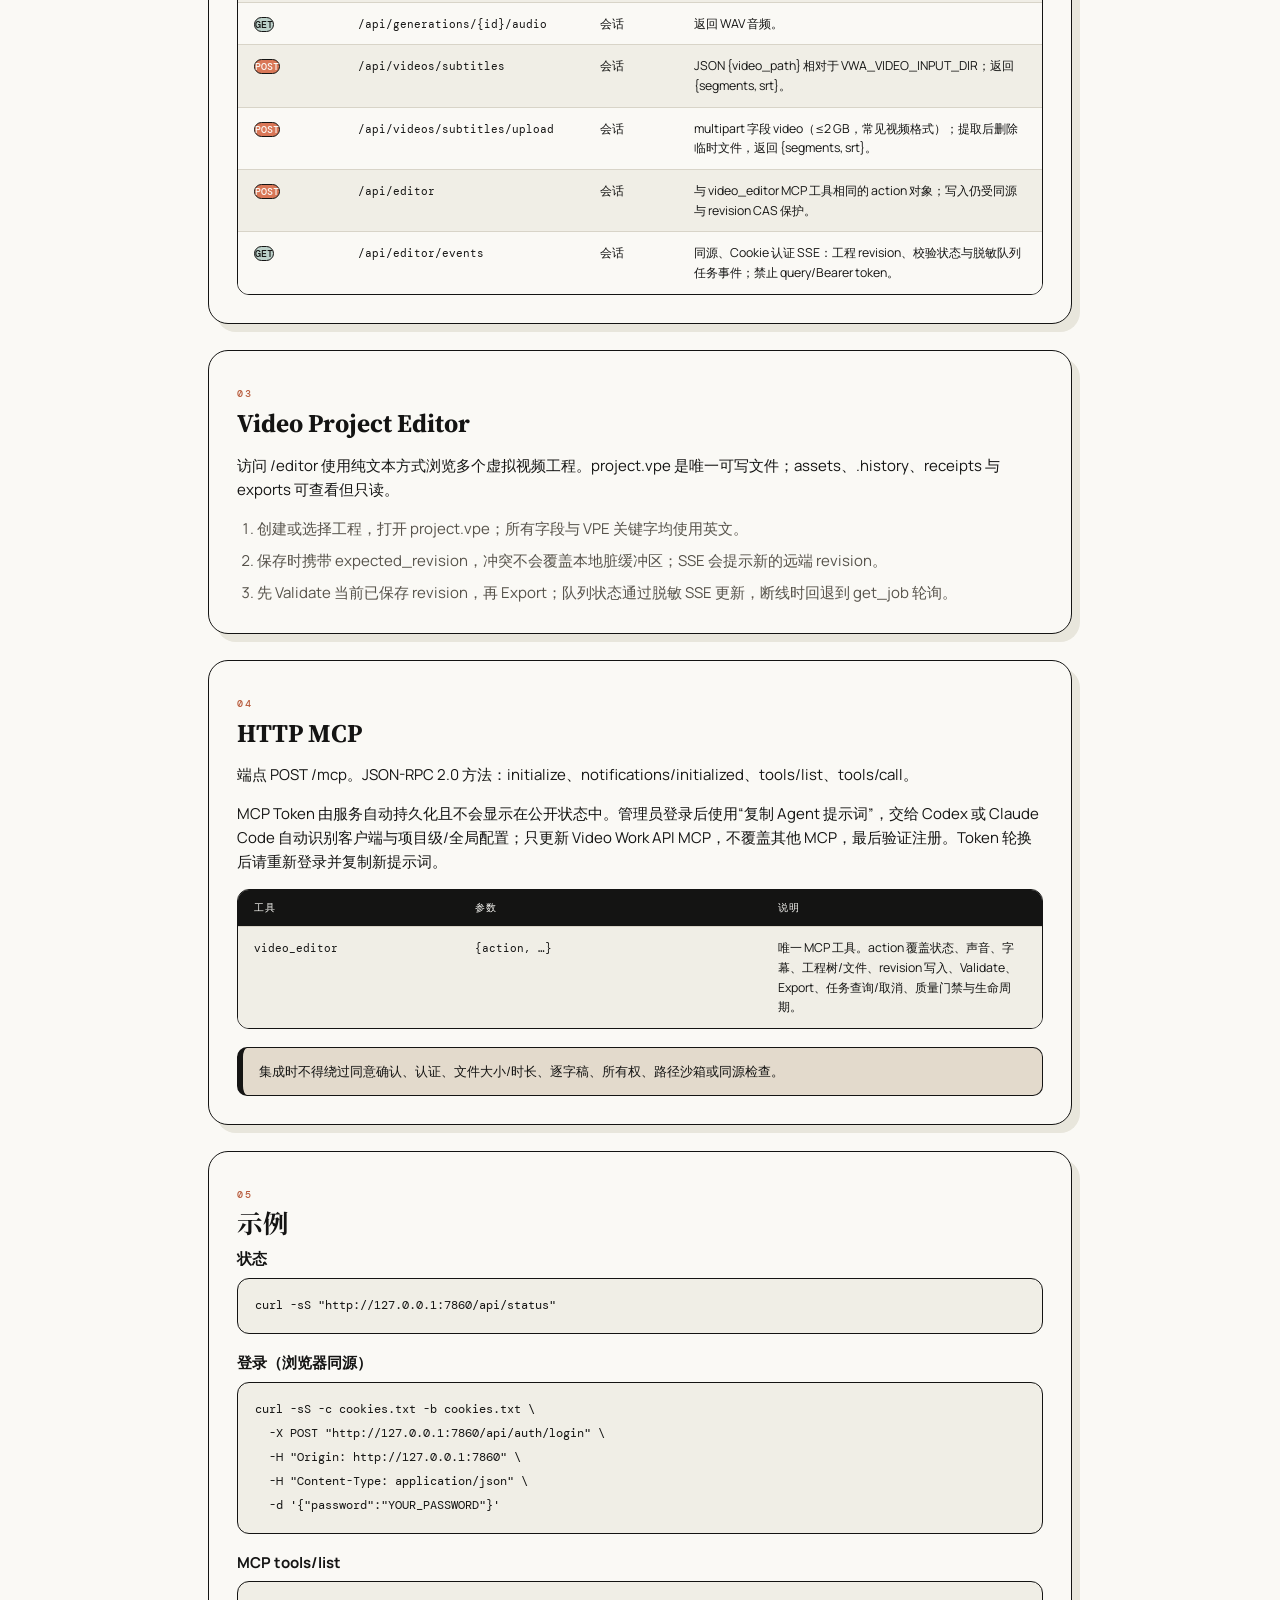
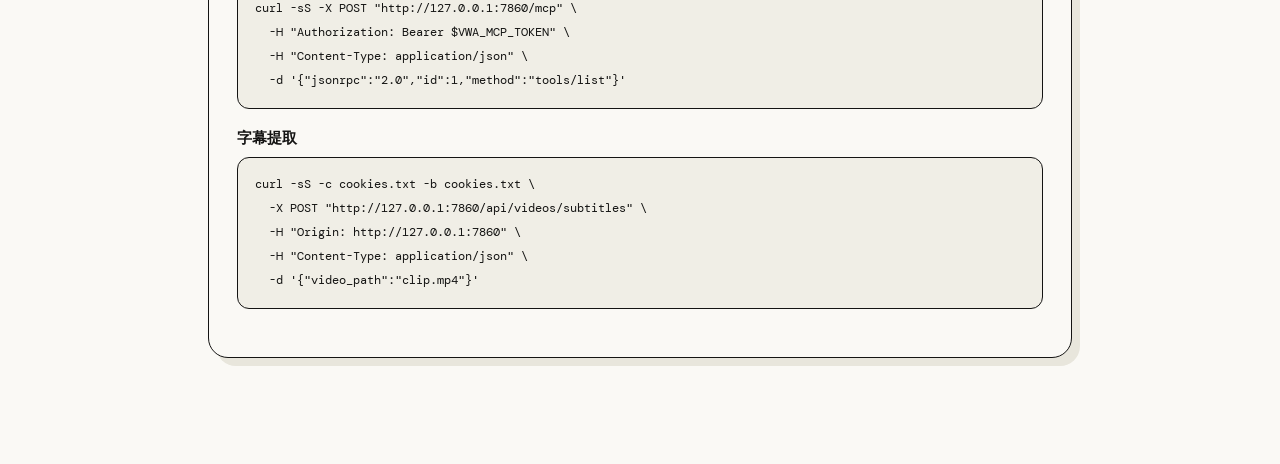
==== commit eecfebac: "feat: add resilient video project editor" ====
--- a/static/docs.html
+++ b/static/docs.html
@@ -5,7 +5,7 @@
   <meta name="viewport" content="width=device-width,initial-scale=1">
   <script>try{document.documentElement.dataset.theme=localStorage.getItem("vwa-theme")||"light"}catch(e){document.documentElement.dataset.theme="light"}</script>
   <title>API Docs · Video Work API</title>
-  <link rel="icon" type="image/svg+xml" href="/static/favicon.svg?v=20260721d">
+  <link rel="icon" type="image/svg+xml" href="/static/favicon.svg?v=20260723a">
   <link rel="stylesheet" href="/static/styles.css?v=20260721">
   <script src="/static/theme.js?v=20260721" defer></script>
 </head>
@@ -19,6 +19,7 @@
       </span>
     </a>
     <div class="header-actions">
+      <a class="button secondary compact" href="/editor">Video Editor</a>
       <button id="themeToggle" class="secondary compact" type="button" aria-label="切换亮色 / 深色模式">
         <svg class="icon-moon" viewBox="0 0 16 16" aria-hidden="true"><path fill="currentColor" d="M13.4 9.6 A5.8 5.8 0 1 1 6.4 2.6 A4.5 4.5 0 0 0 13.4 9.6 Z"/></svg>
         <svg class="icon-sun" viewBox="0 0 16 16" aria-hidden="true"><circle cx="8" cy="8" r="3.1" fill="currentColor"/><g stroke="currentColor" stroke-width="1.6" stroke-linecap="round"><path d="M8 1.2v1.8M8 13v1.8M1.2 8h1.8M13 8h1.8M3.2 3.2l1.3 1.3M11.5 11.5l1.3 1.3M12.8 3.2l-1.3 1.3M4.5 11.5l-1.3 1.3"/></g></svg>
@@ -48,6 +49,7 @@
       <ul>
         <li><a href="#auth" data-i18n="secAuth">认证与源站</a></li>
         <li><a href="#rest" data-i18n="secRest">REST 端点</a></li>
+        <li><a href="#editor" data-i18n="secEditor">Video Project Editor</a></li>
         <li><a href="#mcp" data-i18n="secMcp">HTTP MCP</a></li>
         <li><a href="#examples" data-i18n="secExamples">示例</a></li>
       </ul>
@@ -171,11 +173,37 @@
           <span data-i18n="authSession">会话</span>
           <span data-i18n="descSubtitlesUpload">multipart 字段 video（≤2 GB，常见视频格式）；提取后删除临时文件，返回 {segments, srt}。</span>
         </div>
+        <div class="endpoint-row" role="row">
+          <span><code class="method post">POST</code></span>
+          <span><code>/api/editor</code></span>
+          <span data-i18n="authSession">会话</span>
+          <span data-i18n="descEditorAction">与 video_editor MCP 工具相同的 action 对象；写入仍受同源与 revision CAS 保护。</span>
+        </div>
+        <div class="endpoint-row" role="row">
+          <span><code class="method get">GET</code></span>
+          <span><code>/api/editor/events</code></span>
+          <span data-i18n="authSession">会话</span>
+          <span data-i18n="descEditorEvents">同源、Cookie 认证 SSE：工程 revision、校验状态与脱敏队列任务事件；禁止 query/Bearer token。</span>
+        </div>
       </div>
     </section>
 
+    <section id="editor" class="card docs-section">
+      <p class="eyebrow">03</p>
+      <h2 data-i18n="secEditor">Video Project Editor</h2>
+      <p data-i18n="editorIntro">
+        访问 /editor 使用纯文本方式浏览多个虚拟视频工程。project.vpe 是唯一可写文件；
+        assets、.history、receipts 与 exports 可查看但只读。
+      </p>
+      <ol class="docs-list">
+        <li data-i18n="editorStep1">创建或选择工程，打开 project.vpe；所有字段与 VPE 关键字均使用英文。</li>
+        <li data-i18n="editorStep2">保存时携带 expected_revision，冲突不会覆盖本地脏缓冲区；SSE 会提示新的远端 revision。</li>
+        <li data-i18n="editorStep3">先 Validate 当前已保存 revision，再 Export；队列状态通过脱敏 SSE 更新，断线时回退到 get_job 轮询。</li>
+      </ol>
+    </section>
+
     <section id="mcp" class="card docs-section">
-      <p class="eyebrow">03</p>
+      <p class="eyebrow">04</p>
       <h2 data-i18n="secMcp">HTTP MCP</h2>
       <p data-i18n="mcpIntro">
         端点 <code>POST /mcp</code>。JSON-RPC 2.0 方法：
@@ -192,59 +220,9 @@
           <span data-i18n="colDesc">说明</span>
         </div>
         <div class="endpoint-row" role="row">
-          <span><code>get_status</code></span>
-          <span>—</span>
-          <span data-i18n="toolStatus">服务 / 模型 / FunClip 状态</span>
-        </div>
-        <div class="endpoint-row" role="row">
-          <span><code>list_speakers</code></span>
-          <span>—</span>
-          <span data-i18n="toolList">说话人与 profiles</span>
-        </div>
-        <div class="endpoint-row" role="row">
-          <span><code>create_speaker</code></span>
-          <span><code>{name}</code></span>
-          <span data-i18n="toolCreate">创建说话人</span>
-        </div>
-        <div class="endpoint-row" role="row">
-          <span><code>delete_speaker</code></span>
-          <span><code>{speaker_id}</code></span>
-          <span data-i18n="toolDelSpeaker">删除说话人</span>
-        </div>
-        <div class="endpoint-row" role="row">
-          <span><code>rename_speaker</code></span>
-          <span><code>{speaker_id, name}</code></span>
-          <span data-i18n="toolRenameSpeaker">重命名说话人</span>
-        </div>
-        <div class="endpoint-row" role="row">
-          <span><code>add_voice_profile</code></span>
-          <span><code>{speaker_id, style_name, prompt_text, audio_path, confirm_rights}</code></span>
-          <span data-i18n="toolAddProfile">audio_path 须在 VWA_REFERENCE_INPUT_DIR 下；confirm_rights 必须为 true</span>
-        </div>
-        <div class="endpoint-row" role="row">
-          <span><code>delete_voice_profile</code></span>
-          <span><code>{profile_id}</code></span>
-          <span data-i18n="toolDelProfile">删除 profile</span>
-        </div>
-        <div class="endpoint-row" role="row">
-          <span><code>rename_voice_profile</code></span>
-          <span><code>{profile_id, style_name}</code></span>
-          <span data-i18n="toolRenameProfile">重命名语气 / style</span>
-        </div>
-        <div class="endpoint-row" role="row">
-          <span><code>generate_speech</code></span>
-          <span><code>{speaker_id, profile_id, target_text, speed?}</code></span>
-          <span data-i18n="toolGen">返回本地 audio_path</span>
-        </div>
-        <div class="endpoint-row" role="row">
-          <span><code>get_generation</code></span>
-          <span><code>{generation_id}</code></span>
-          <span data-i18n="toolGetGen">查询生成任务</span>
-        </div>
-        <div class="endpoint-row" role="row">
-          <span><code>extract_video_subtitles</code></span>
-          <span><code>{video_path}</code></span>
-          <span data-i18n="toolSubs">路径须在 VWA_VIDEO_INPUT_DIR 下</span>
+          <span><code>video_editor</code></span>
+          <span><code>{action, …}</code></span>
+          <span data-i18n="toolEditor">唯一 MCP 工具。action 覆盖状态、声音、字幕、工程树/文件、revision 写入、Validate、Export、任务查询/取消、质量门禁与生命周期。</span>
         </div>
       </div>
       <p class="docs-note" data-i18n="mcpNote">
@@ -253,7 +231,7 @@
     </section>
 
     <section id="examples" class="card docs-section">
-      <p class="eyebrow">04</p>
+      <p class="eyebrow">05</p>
       <h2 data-i18n="secExamples">示例</h2>
 
       <h3 data-i18n="exStatus">状态</h3>
@@ -293,6 +271,7 @@
         toc: "目录",
         secAuth: "认证与源站",
         secRest: "REST 端点",
+        secEditor: "Video Project Editor",
         secMcp: "HTTP MCP",
         secExamples: "示例",
         auth1: "浏览器会话使用 HttpOnly、SameSite=Strict Cookie vwa_session，勿记录明文。",
@@ -325,6 +304,12 @@
         descSubtitles: "JSON {video_path} 相对于 VWA_VIDEO_INPUT_DIR；返回 {segments, srt}。",
         descSubtitlesUpload:
           "multipart 字段 video（≤2 GB，常见视频格式）；提取后删除临时文件，返回 {segments, srt}。",
+        descEditorAction: "与 video_editor MCP 工具相同的 action 对象；写入仍受同源与 revision CAS 保护。",
+        descEditorEvents: "同源、Cookie 认证 SSE：工程 revision、校验状态与脱敏队列任务事件；禁止 query/Bearer token。",
+        editorIntro: "访问 /editor 使用纯文本方式浏览多个虚拟视频工程。project.vpe 是唯一可写文件；assets、.history、receipts 与 exports 可查看但只读。",
+        editorStep1: "创建或选择工程，打开 project.vpe；所有字段与 VPE 关键字均使用英文。",
+        editorStep2: "保存时携带 expected_revision，冲突不会覆盖本地脏缓冲区；SSE 会提示新的远端 revision。",
+        editorStep3: "先 Validate 当前已保存 revision，再 Export；队列状态通过脱敏 SSE 更新，断线时回退到 get_job 轮询。",
         mcpIntro: "端点 POST /mcp。JSON-RPC 2.0 方法：initialize、notifications/initialized、tools/list、tools/call。",
         mcpInstall: "MCP Token 由服务自动持久化且不会显示在公开状态中。管理员登录后使用“复制 Agent 提示词”，交给 Codex 或 Claude Code 自动识别客户端与项目级/全局配置；只更新 Video Work API MCP，不覆盖其他 MCP，最后验证注册。Token 轮换后请重新登录并复制新提示词。",
         toolStatus: "服务 / 模型 / FunClip 状态",
@@ -338,6 +323,7 @@
         toolGen: "返回本地 audio_path",
         toolGetGen: "查询生成任务",
         toolSubs: "路径须在 VWA_VIDEO_INPUT_DIR 下",
+        toolEditor: "唯一 MCP 工具。action 覆盖状态、声音、字幕、工程树/文件、revision 写入、Validate、Export、任务查询/取消、质量门禁与生命周期。",
         mcpNote: "集成时不得绕过同意确认、认证、文件大小/时长、逐字稿、所有权、路径沙箱或同源检查。",
         exStatus: "状态",
         exLogin: "登录（浏览器同源）",
@@ -354,6 +340,7 @@
         toc: "Contents",
         secAuth: "Auth & origin",
         secRest: "REST endpoints",
+        secEditor: "Video Project Editor",
         secMcp: "HTTP MCP",
         secExamples: "Examples",
         auth1: "Browser sessions use an HttpOnly, SameSite=Strict cookie vwa_session — never log its plaintext.",
@@ -386,6 +373,12 @@
         descSubtitles: "JSON {video_path} under VWA_VIDEO_INPUT_DIR; returns {segments, srt}.",
         descSubtitlesUpload:
           "multipart field video (≤2 GB, common video formats); the temp file is deleted after extraction; returns {segments, srt}.",
+        descEditorAction: "The same action object as the video_editor MCP tool; writes retain same-origin and revision CAS protection.",
+        descEditorEvents: "Same-origin, cookie-authenticated SSE for project revisions, validation state, and sanitized queue jobs; query and bearer tokens are rejected.",
+        editorIntro: "Open /editor to browse multiple virtual video projects as plain text. project.vpe is the only writable file; assets, .history, receipts, and exports are visible but read-only.",
+        editorStep1: "Create or select a project and open project.vpe. Every field and VPE keyword uses English naming.",
+        editorStep2: "Save with expected_revision. A conflict never replaces a dirty local buffer; SSE announces the newer remote revision.",
+        editorStep3: "Validate the current saved revision before Export. Sanitized SSE updates the queue, with get_job polling as the reconnect fallback.",
         mcpIntro: "Endpoint POST /mcp. JSON-RPC 2.0: initialize, notifications/initialized, tools/list, tools/call.",
         mcpInstall: "The service persists its MCP token automatically and never includes it in public status. After administrator login, use Copy agent prompt with Codex or Claude Code; it asks the client to detect project or global scope, update only the Video Work API MCP without overwriting other MCPs, and verify registration. After token rotation, sign in again and copy a new prompt.",
         toolStatus: "Service / model / FunClip status",
@@ -399,6 +392,7 @@
         toolGen: "Returns local audio_path",
         toolGetGen: "Fetch a generation job",
         toolSubs: "Path under VWA_VIDEO_INPUT_DIR",
+        toolEditor: "The sole MCP tool. Its action enum covers status, voices, subtitles, project trees/files, revision writes, Validate, Export, job lookup/cancel, quality gates, and lifecycle.",
         mcpNote: "Do not bypass consent, auth, size/duration, transcript, ownership, path sandbox, or same-origin checks.",
         exStatus: "Status",
         exLogin: "Login (browser same-origin)",
--- a/static/styles.css
+++ b/static/styles.css
@@ -311,6 +311,23 @@
 :focus-visible { outline: 3px solid var(--clay); outline-offset: 2px; }
 .compact { padding: 8px 12px; font-size: .8rem; }
 
+.segmented {
+  display: grid;
+  grid-template-columns: minmax(0, 1fr) minmax(7.5rem, .32fr);
+}
+.segmented > button {
+  min-width: 0;
+  border-radius: 0;
+}
+.segmented > button:first-child { border-radius: 10px 0 0 10px; }
+.segmented > button:last-child {
+  margin-left: -1.5px;
+  border-radius: 0 10px 10px 0;
+  padding-inline: 10px;
+  white-space: nowrap;
+}
+.segmented > button:focus-visible { position: relative; z-index: 1; }
+
 #themeToggle { display: inline-grid; place-items: center; width: 34px; height: 34px; padding: 0; border-radius: 50% 46% 52% 48% / 48% 52% 46% 54%; }
 #themeToggle svg { width: 16px; height: 16px; }
 [data-theme="light"] .icon-sun, [data-theme="dark"] .icon-moon { display: none; }
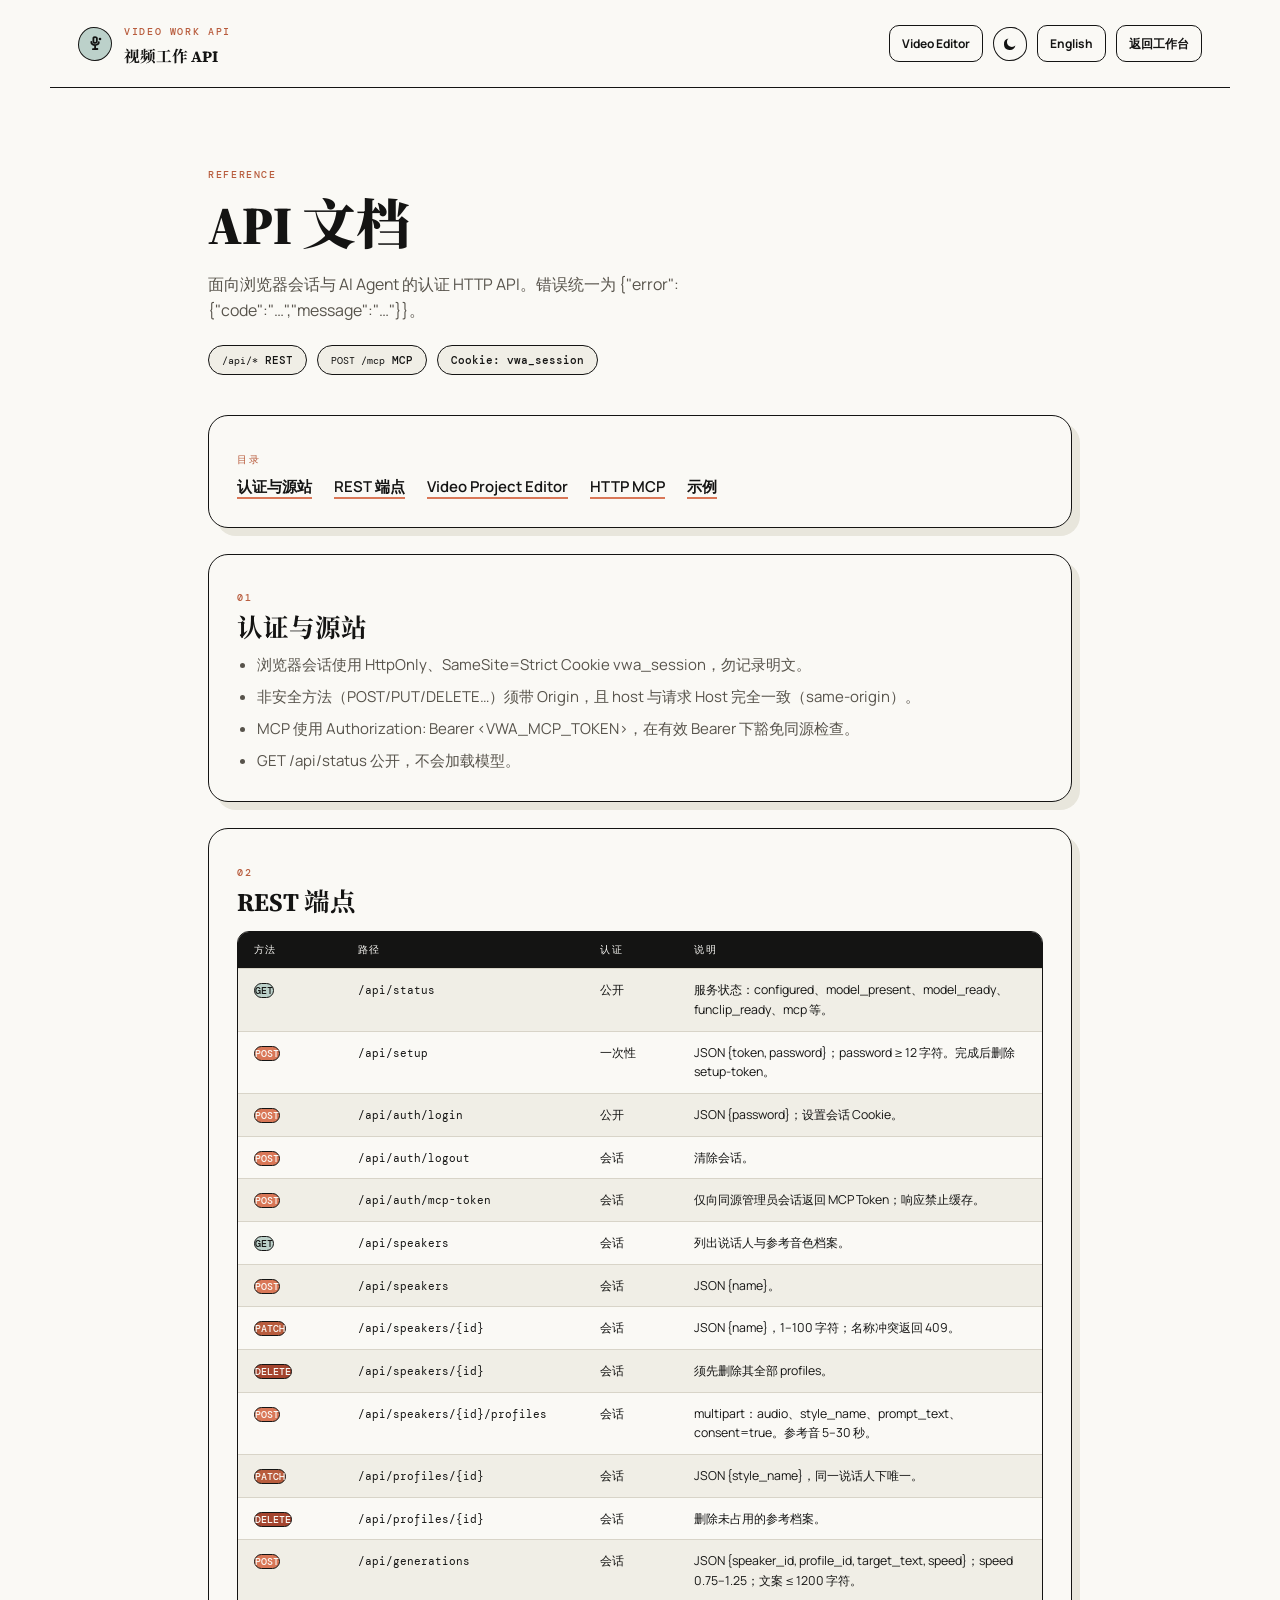
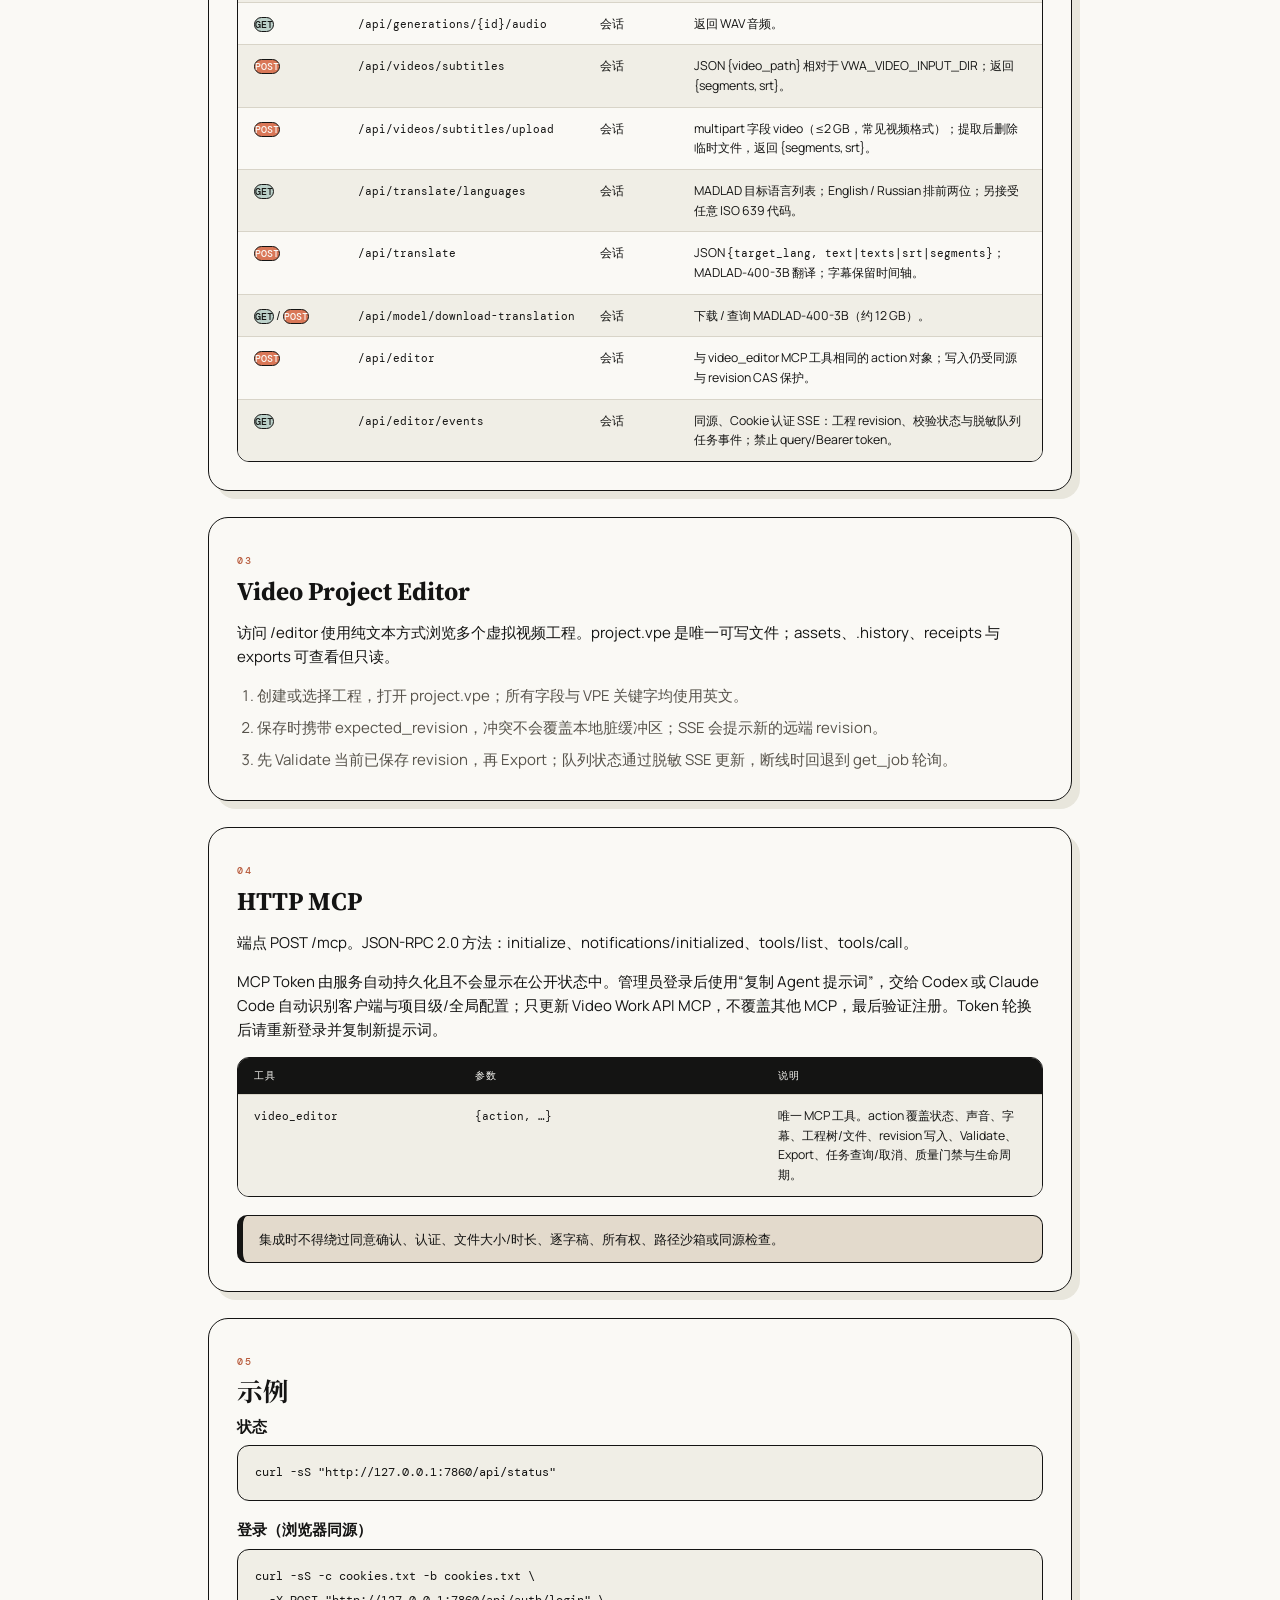
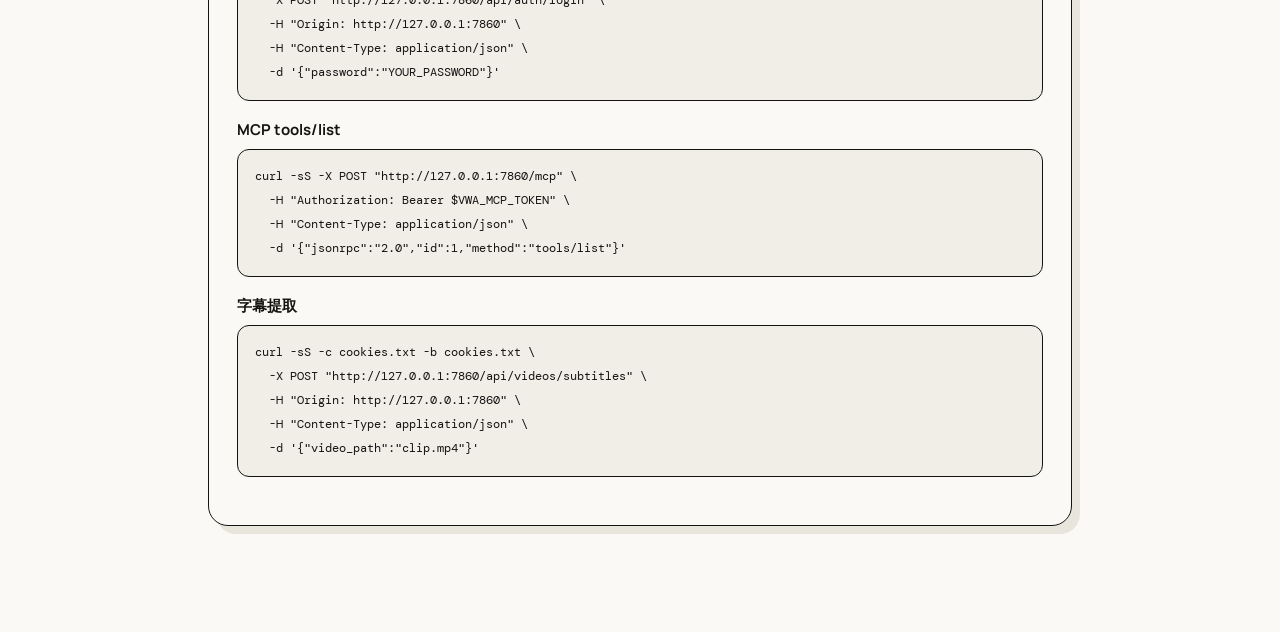
==== commit 03f3c5d9: "feat: add MADLAD-400 translation with unified model download Add multi-language text/SRT translation" ====
--- a/static/docs.html
+++ b/static/docs.html
@@ -172,6 +172,24 @@
           <span><code>/api/videos/subtitles/upload</code></span>
           <span data-i18n="authSession">会话</span>
           <span data-i18n="descSubtitlesUpload">multipart 字段 video（≤2 GB，常见视频格式）；提取后删除临时文件，返回 {segments, srt}。</span>
+        </div>
+        <div class="endpoint-row" role="row">
+          <span><code class="method get">GET</code></span>
+          <span><code>/api/translate/languages</code></span>
+          <span data-i18n="authSession">会话</span>
+          <span>MADLAD 目标语言列表；English / Russian 排前两位；另接受任意 ISO 639 代码。</span>
+        </div>
+        <div class="endpoint-row" role="row">
+          <span><code class="method post">POST</code></span>
+          <span><code>/api/translate</code></span>
+          <span data-i18n="authSession">会话</span>
+          <span>JSON <code>{target_lang, text|texts|srt|segments}</code>；MADLAD-400-3B 翻译；字幕保留时间轴。</span>
+        </div>
+        <div class="endpoint-row" role="row">
+          <span><code class="method get">GET</code> / <code class="method post">POST</code></span>
+          <span><code>/api/model/download-translation</code></span>
+          <span data-i18n="authSession">会话</span>
+          <span>下载 / 查询 MADLAD-400-3B（约 12 GB）。</span>
         </div>
         <div class="endpoint-row" role="row">
           <span><code class="method post">POST</code></span>
--- a/static/styles.css
+++ b/static/styles.css
@@ -591,6 +591,29 @@
 .method.patch { color: var(--paper); background: var(--clay-deep, #7a5a45); }
 .method.del { color: var(--paper); background: var(--danger); }
 
+.inline-actions {
+  display: flex;
+  flex-wrap: wrap;
+  gap: 10px;
+  align-items: center;
+}
+
+.result-pre {
+  margin: 0;
+  padding: 14px 16px;
+  border-radius: 12px;
+  background: var(--paper-2);
+  border: 1px solid var(--line-soft);
+  color: var(--ink);
+  font-family: var(--mono);
+  font-size: 0.86rem;
+  line-height: 1.55;
+  white-space: pre-wrap;
+  word-break: break-word;
+  max-height: 28rem;
+  overflow: auto;
+}
+
 /* ——— responsive ——— */
 @media (max-width: 820px) {
   .hero { grid-template-columns: 1fr; padding: 56px 0 46px; gap: 34px; }
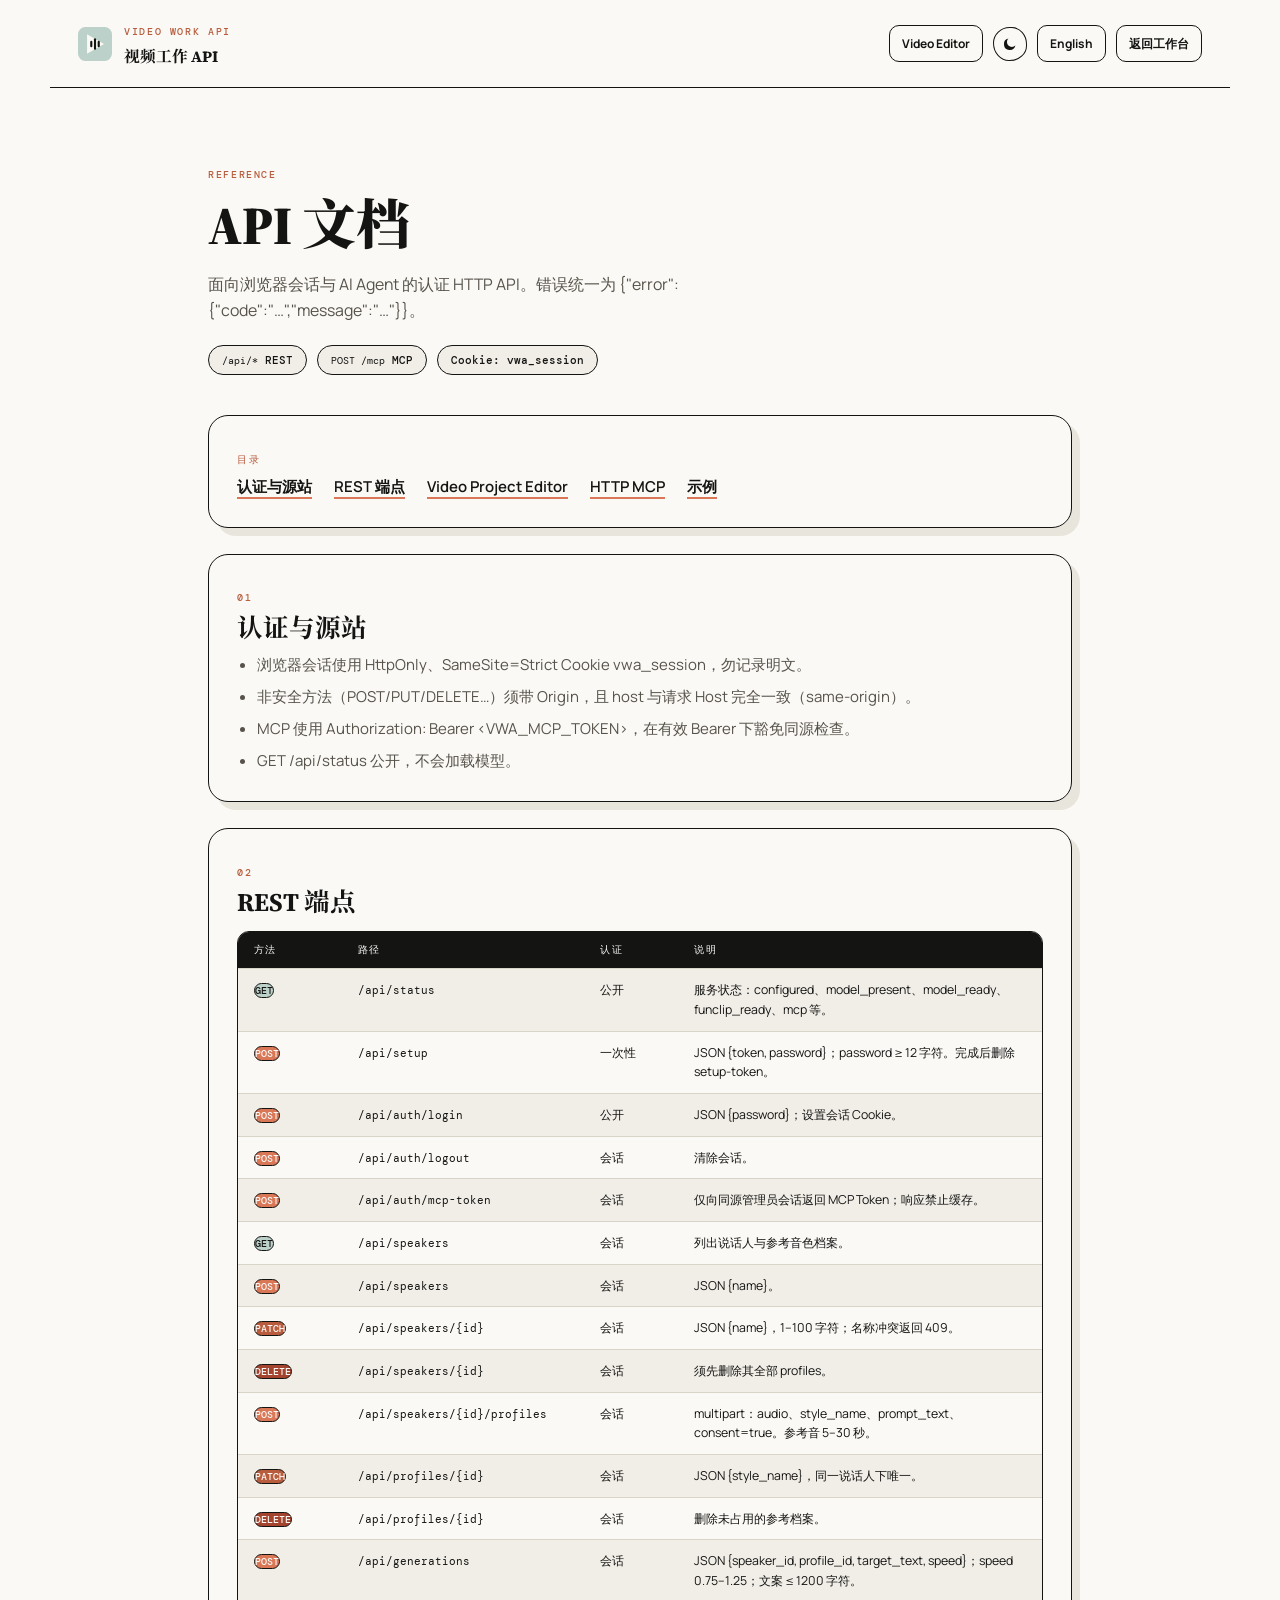
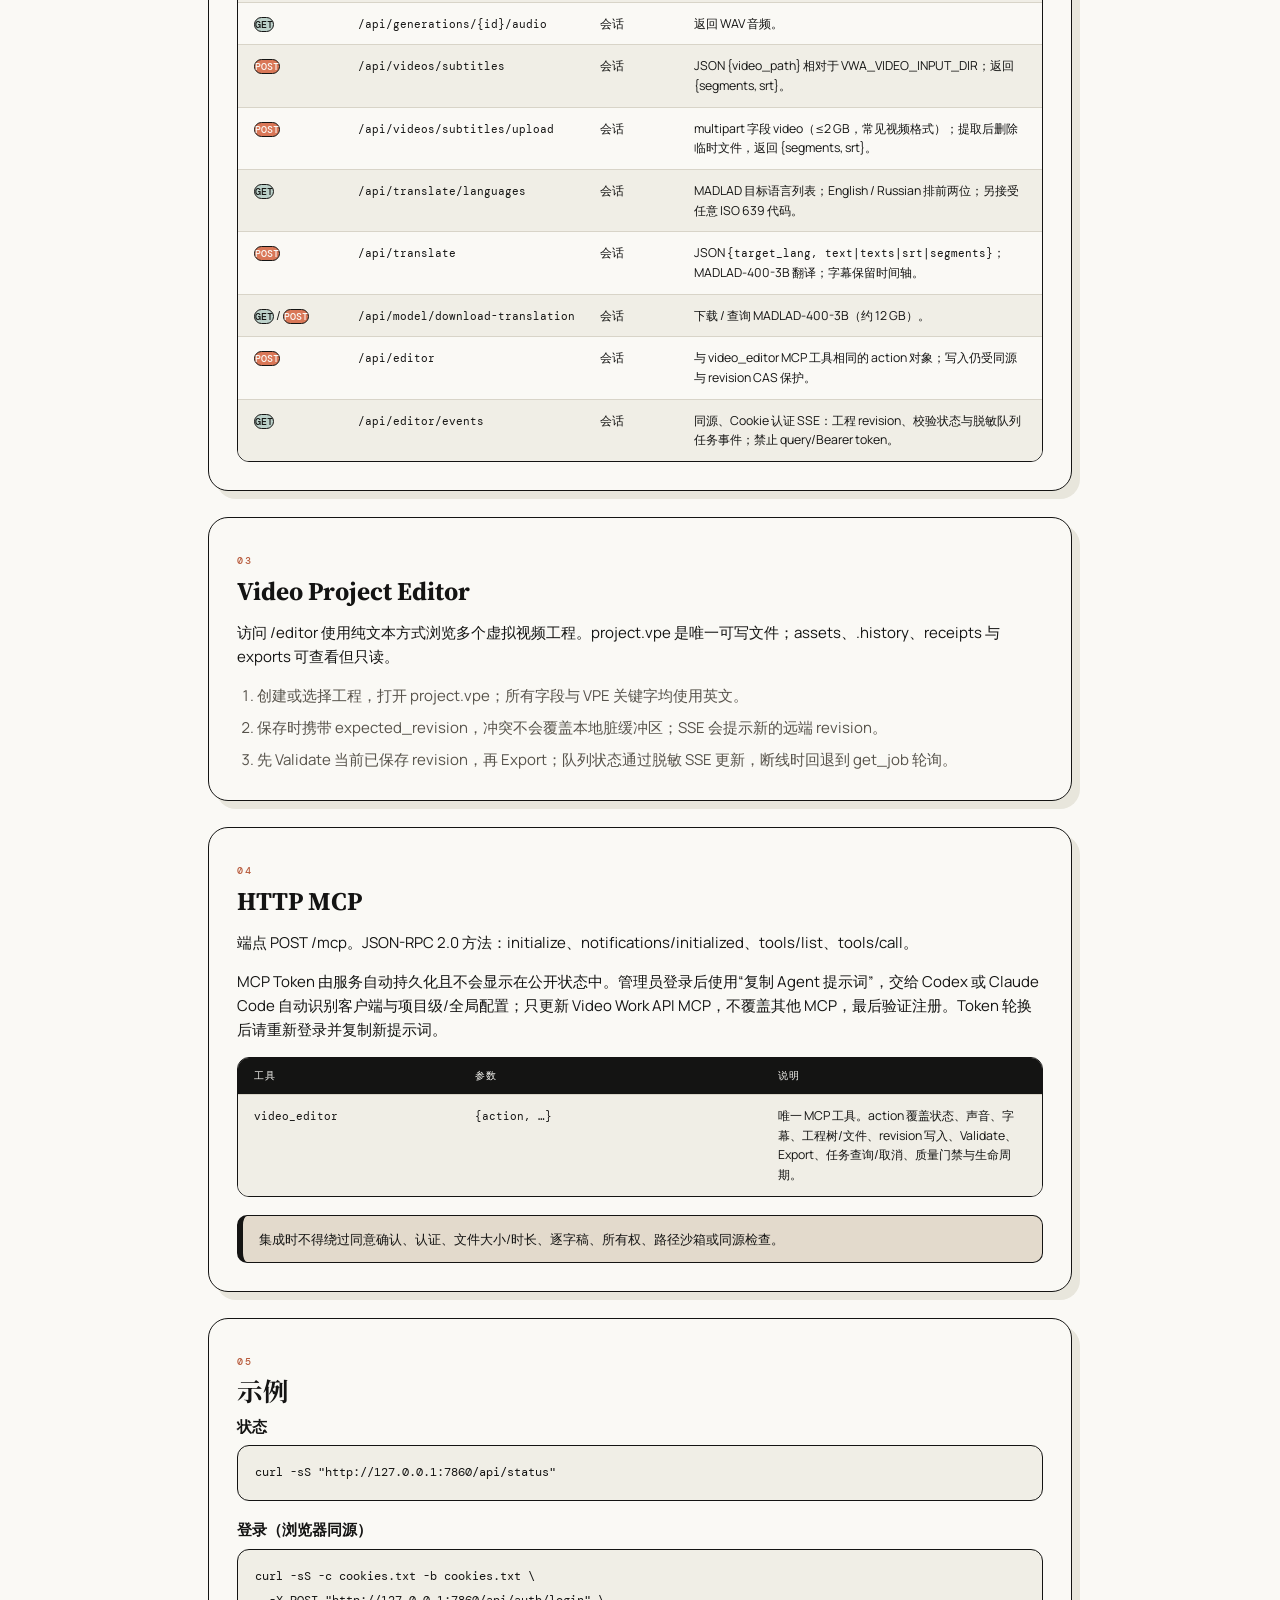
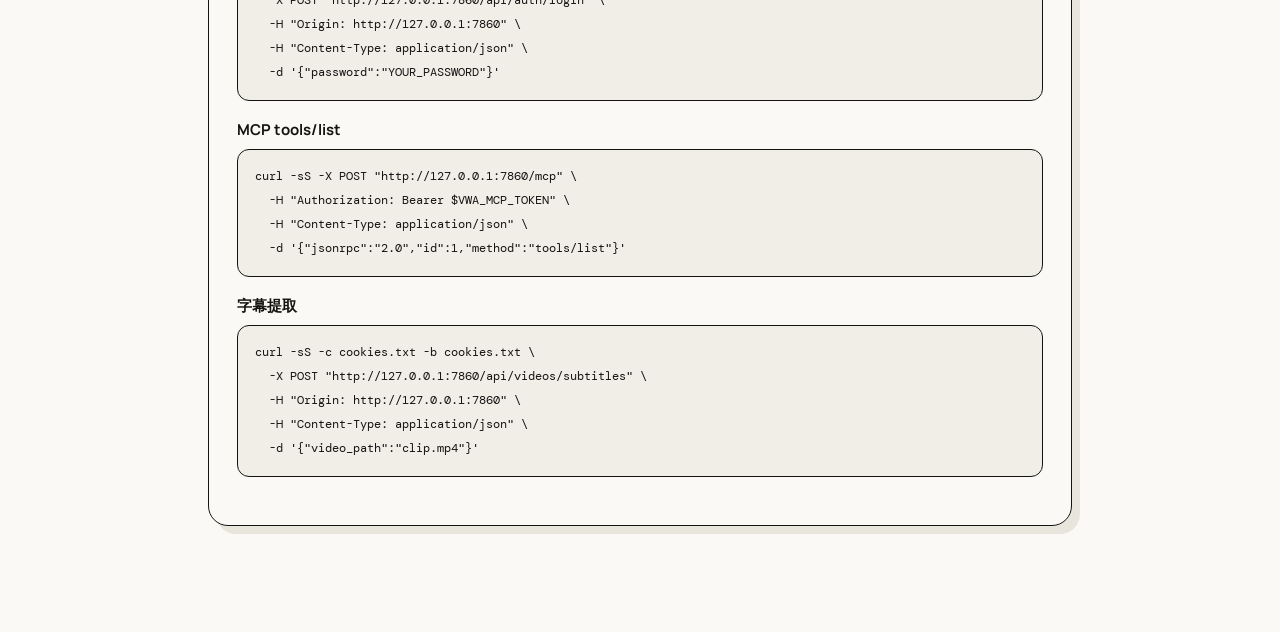
==== commit e1c43c0d: "feat(static): unify video audio brand mark" ====
--- a/static/docs.html
+++ b/static/docs.html
@@ -5,14 +5,14 @@
   <meta name="viewport" content="width=device-width,initial-scale=1">
   <script>try{document.documentElement.dataset.theme=localStorage.getItem("vwa-theme")||"light"}catch(e){document.documentElement.dataset.theme="light"}</script>
   <title>API Docs · Video Work API</title>
-  <link rel="icon" type="image/svg+xml" href="/static/favicon.svg?v=20260723a">
-  <link rel="stylesheet" href="/static/styles.css?v=20260721">
+  <link rel="icon" type="image/svg+xml" href="/static/favicon.svg?v=20260726-logo">
+  <link rel="stylesheet" href="/static/styles.css?v=20260726-logo">
   <script src="/static/theme.js?v=20260721" defer></script>
 </head>
 <body class="docs-page">
   <header class="site-header">
     <a class="brand" href="/" aria-label="Video Work API">
-      <span class="brand-mark" aria-hidden="true"><svg viewBox="0 0 20 20" fill="none" stroke="currentColor" stroke-width="1.8" stroke-linecap="round"><path d="M8.4 4.1 C 8.2 2.8, 12 2.7, 11.9 4.3 L 11.8 7.6 C 11.9 9.2, 8.3 9.3, 8.4 7.8 Z"/><path d="M6.3 8 C 6.1 11.9, 14 12.1, 13.8 8.2"/><path d="M10.1 12.1 L 10.1 14.5"/><path d="M7.9 15.2 L 12.4 15"/><circle cx="15" cy="5" r="1.3" fill="currentColor" stroke="none"/></svg></span>
+      <span class="brand-mark" aria-hidden="true"><svg class="brand-logo" viewBox="0 0 64 64"><rect width="64" height="64" rx="14" fill="#BCD1CA"/><path d="M17 13.5v37L49 32 17 13.5Z" fill="#FAF9F5"/><g fill="#141413"><rect x="23" y="26" width="4" height="12" rx="2"/><rect x="30" y="21" width="4" height="22" rx="2"/><rect x="37" y="26" width="4" height="12" rx="2"/></g></svg></span>
       <span>
         <span class="eyebrow">VIDEO WORK API</span>
         <strong data-i18n="title">视频工作 API</strong>
--- a/static/styles.css
+++ b/static/styles.css
@@ -73,12 +73,9 @@
 .brand-mark {
   width: 34px; height: 34px;
   display: grid; place-items: center;
-  border: 1.5px solid var(--ink);
-  border-radius: 46% 54% 50% 50% / 52% 48% 52% 48%; /* hand-drawn wobble */
-  color: var(--ink);
-  background: var(--surface-tint);
-}
-.brand-mark svg { width: 20px; height: 20px; }
+  flex: 0 0 auto;
+}
+.brand-mark svg { width: 100%; height: 100%; display: block; }
 .header-actions, .inline, .record-controls { display: flex; align-items: center; gap: 10px; }
 
 .eyebrow, .endpoint-label, .result-label {
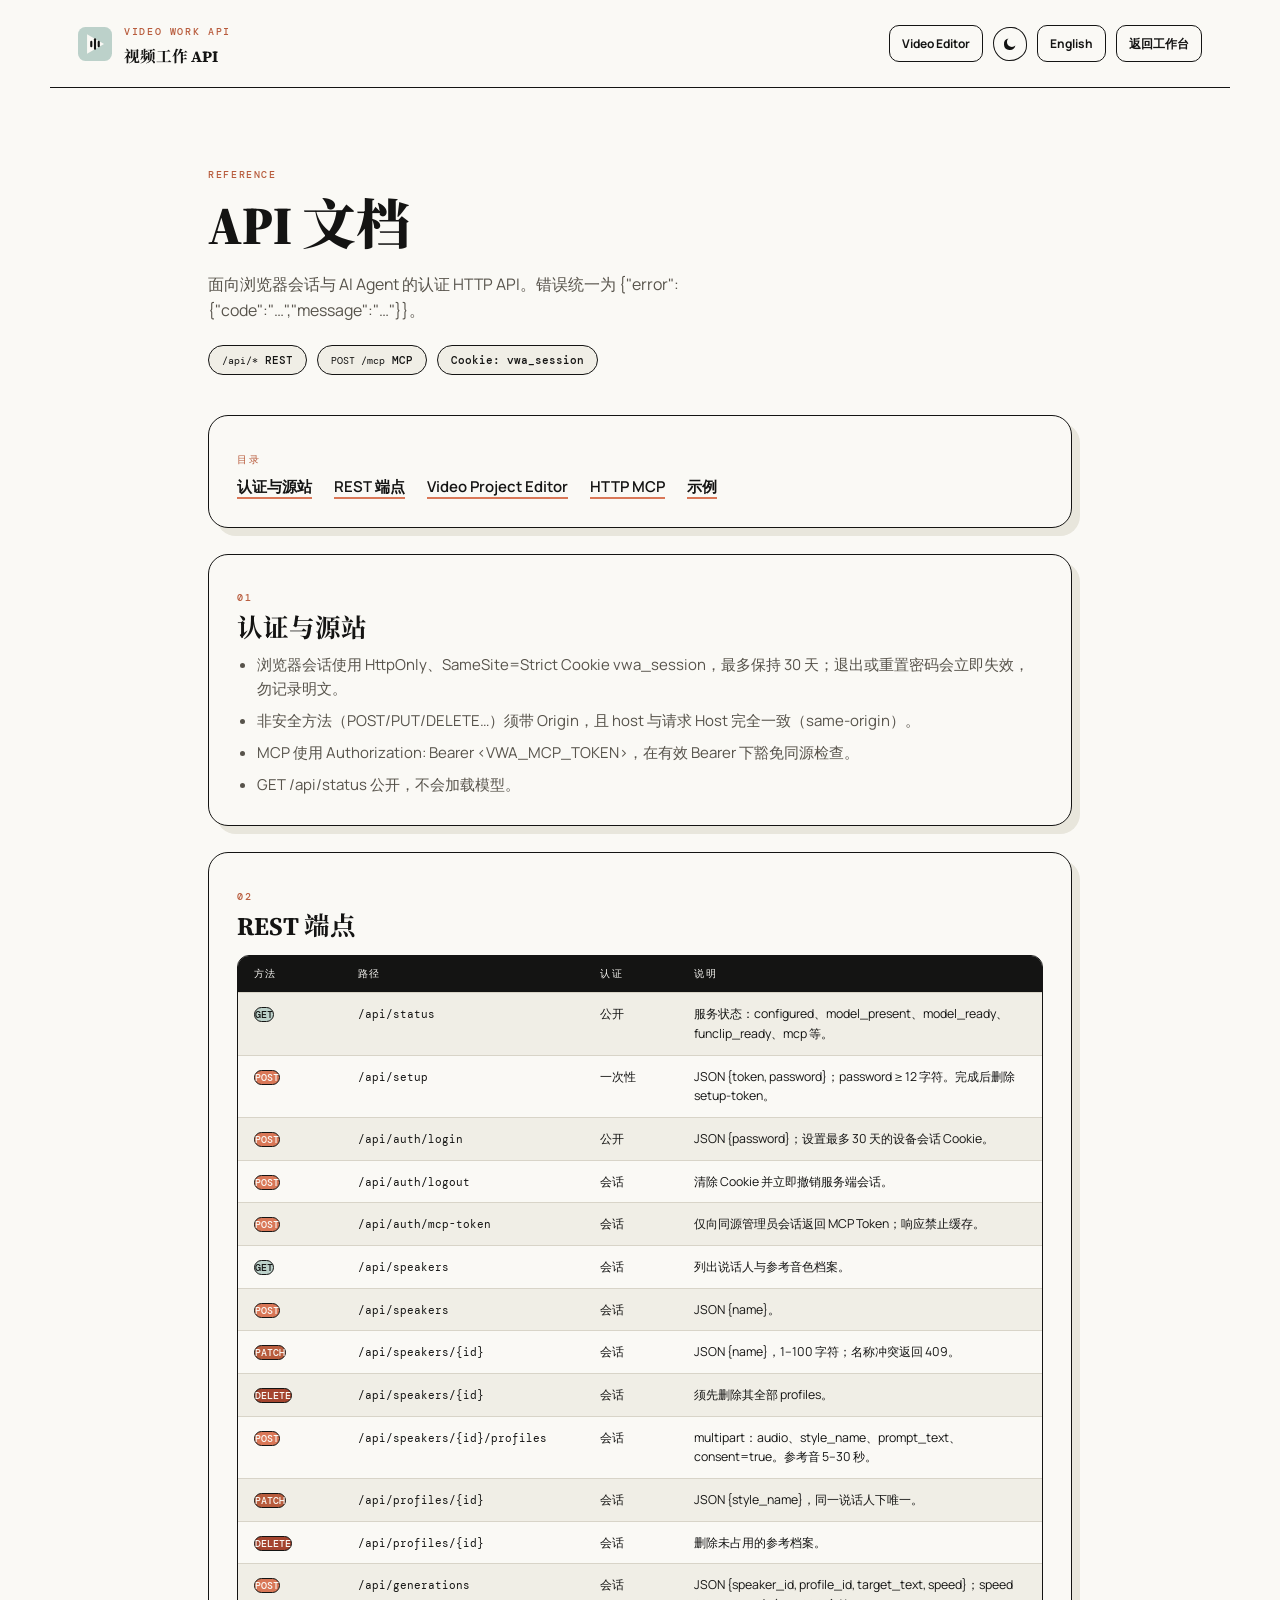
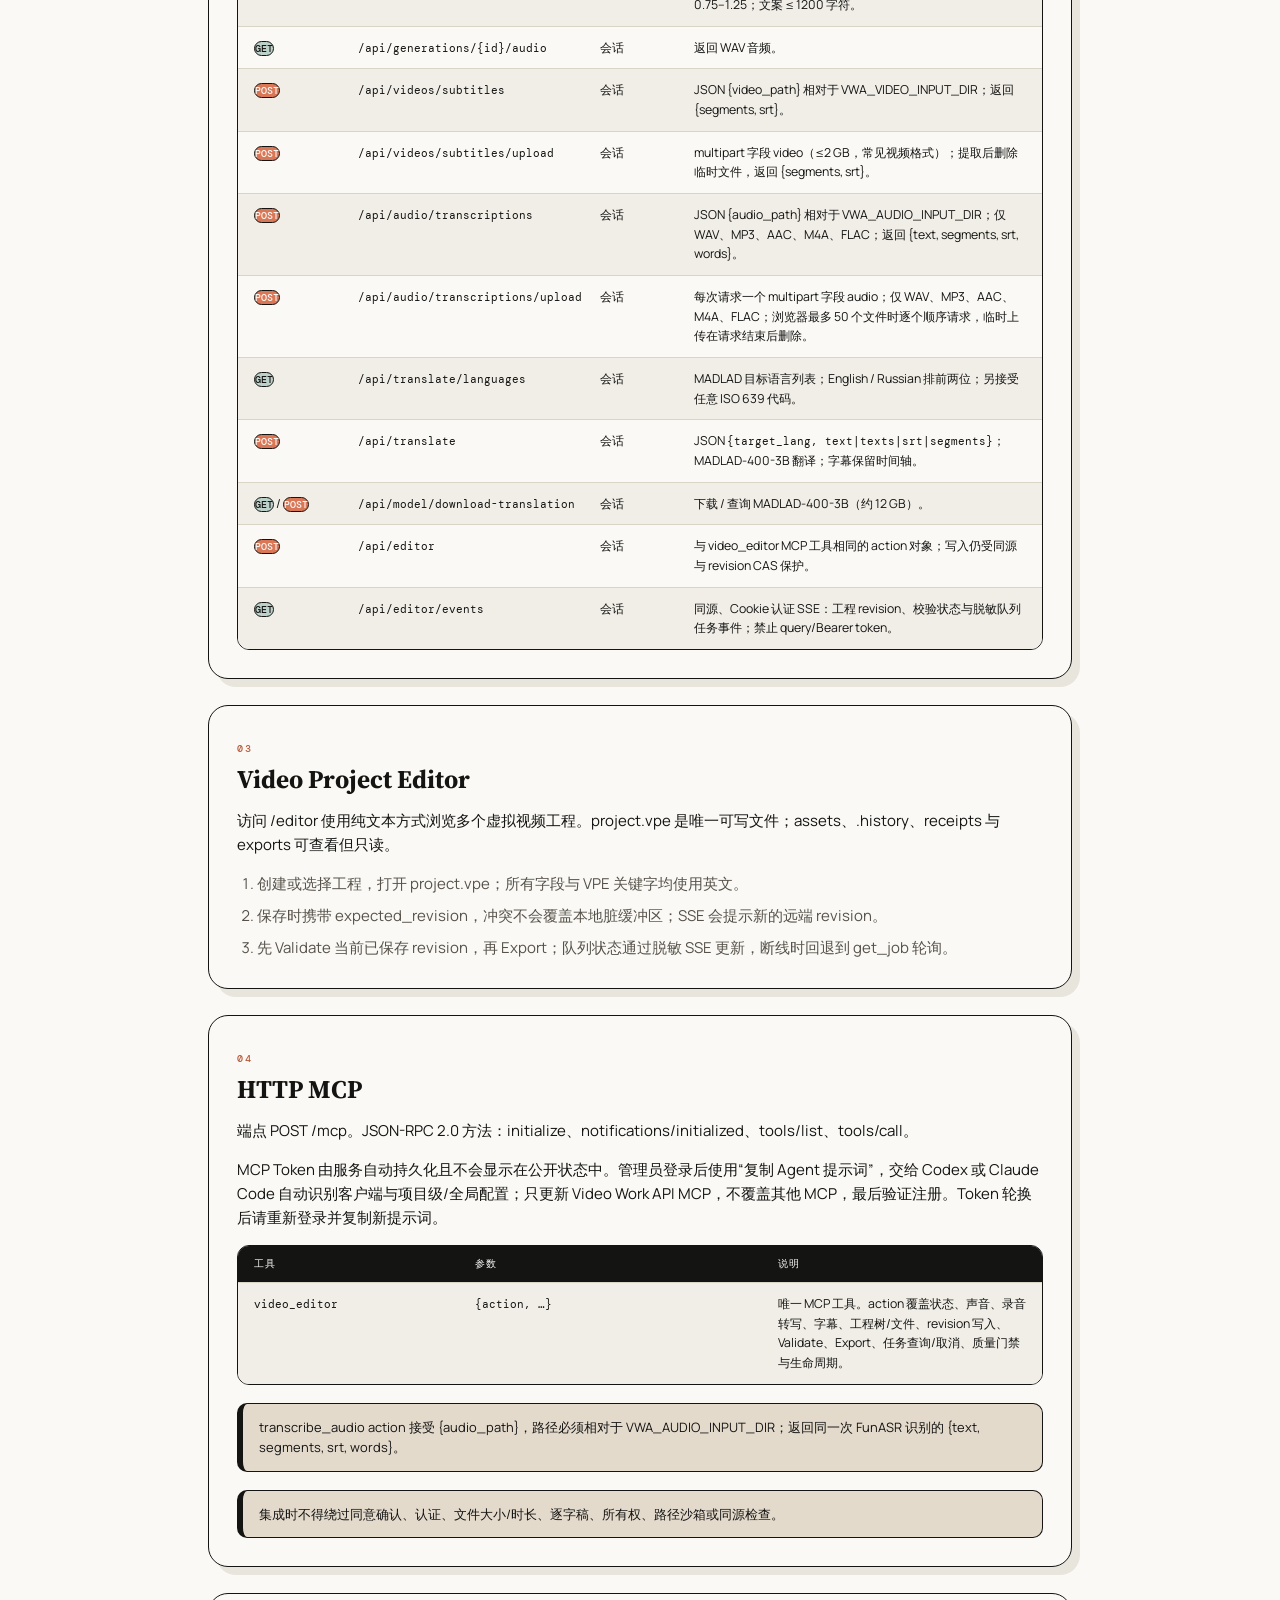
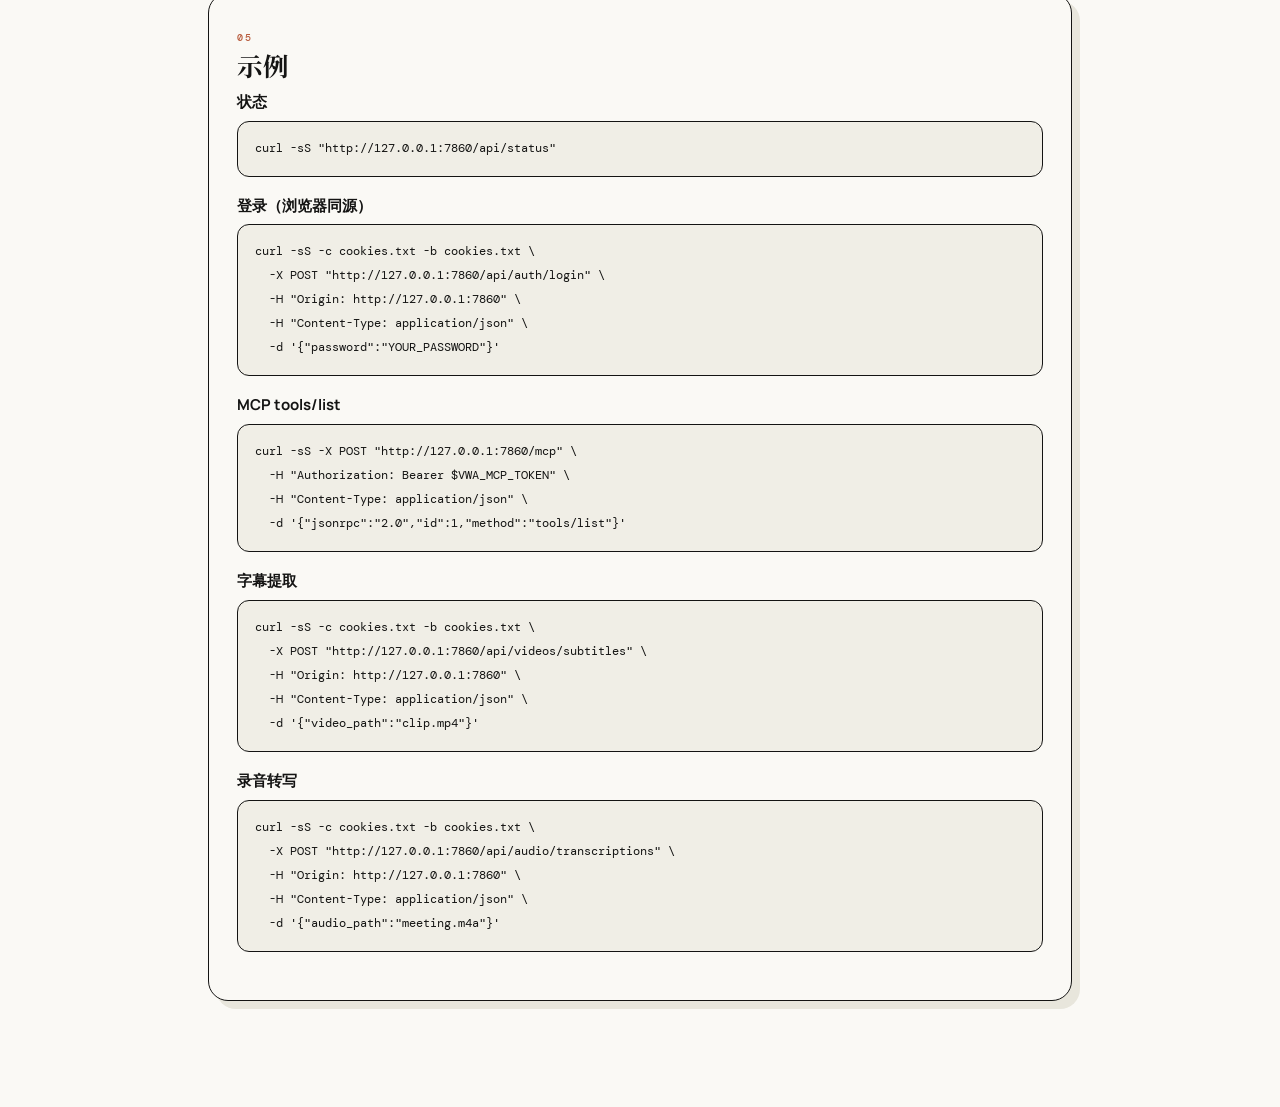
==== commit eb228422: "feat: add batch FunASR transcription workflow Add sandboxed recording inputs, sequential streaming u" ====
--- a/static/docs.html
+++ b/static/docs.html
@@ -6,7 +6,7 @@
   <script>try{document.documentElement.dataset.theme=localStorage.getItem("vwa-theme")||"light"}catch(e){document.documentElement.dataset.theme="light"}</script>
   <title>API Docs · Video Work API</title>
   <link rel="icon" type="image/svg+xml" href="/static/favicon.svg?v=20260726-logo">
-  <link rel="stylesheet" href="/static/styles.css?v=20260726-logo">
+  <link rel="stylesheet" href="/static/styles.css?v=20260728-landing-session">
   <script src="/static/theme.js?v=20260721" defer></script>
 </head>
 <body class="docs-page">
@@ -59,7 +59,7 @@
       <p class="eyebrow">01</p>
       <h2 data-i18n="secAuth">认证与源站</h2>
       <ul class="docs-list">
-        <li data-i18n="auth1">浏览器会话使用 HttpOnly、SameSite=Strict Cookie <code>vwa_session</code>，勿记录明文。</li>
+        <li data-i18n="auth1">浏览器会话使用 HttpOnly、SameSite=Strict Cookie <code>vwa_session</code>，最多保持 30 天；退出或重置密码会立即失效，勿记录明文。</li>
         <li data-i18n="auth2">非安全方法（POST/PUT/DELETE…）须带 <code>Origin</code>，且 host 与请求 <code>Host</code> 完全一致（same-origin）。</li>
         <li data-i18n="auth3">MCP 使用 <code>Authorization: Bearer &lt;VWA_MCP_TOKEN&gt;</code>，在有效 Bearer 下豁免同源检查。</li>
         <li data-i18n="auth4"><code>GET /api/status</code> 公开，不会加载模型。</li>
@@ -93,13 +93,13 @@
           <span><code class="method post">POST</code></span>
           <span><code>/api/auth/login</code></span>
           <span data-i18n="authPublic">公开</span>
-          <span data-i18n="descLogin">JSON <code>{password}</code>；设置会话 Cookie。</span>
+          <span data-i18n="descLogin">JSON <code>{password}</code>；设置最多 30 天的设备会话 Cookie。</span>
         </div>
         <div class="endpoint-row" role="row">
           <span><code class="method post">POST</code></span>
           <span><code>/api/auth/logout</code></span>
           <span data-i18n="authSession">会话</span>
-          <span data-i18n="descLogout">清除会话。</span>
+          <span data-i18n="descLogout">清除 Cookie 并立即撤销服务端会话。</span>
         </div>
         <div class="endpoint-row" role="row">
           <span><code class="method post">POST</code></span>
@@ -172,6 +172,18 @@
           <span><code>/api/videos/subtitles/upload</code></span>
           <span data-i18n="authSession">会话</span>
           <span data-i18n="descSubtitlesUpload">multipart 字段 video（≤2 GB，常见视频格式）；提取后删除临时文件，返回 {segments, srt}。</span>
+        </div>
+        <div class="endpoint-row" role="row">
+          <span><code class="method post">POST</code></span>
+          <span><code>/api/audio/transcriptions</code></span>
+          <span data-i18n="authSession">会话</span>
+          <span data-i18n="descAudioTranscription">JSON <code>{audio_path}</code>，相对于 <code>VWA_AUDIO_INPUT_DIR</code>；仅 WAV、MP3、AAC、M4A、FLAC；返回 <code>{text, segments, srt, words}</code>。</span>
+        </div>
+        <div class="endpoint-row" role="row">
+          <span><code class="method post">POST</code></span>
+          <span><code>/api/audio/transcriptions/upload</code></span>
+          <span data-i18n="authSession">会话</span>
+          <span data-i18n="descAudioTranscriptionUpload">每次请求一个 multipart <code>audio</code> 字段；仅 WAV、MP3、AAC、M4A、FLAC；浏览器最多 50 个文件时逐个顺序请求，临时上传在请求结束后删除。</span>
         </div>
         <div class="endpoint-row" role="row">
           <span><code class="method get">GET</code></span>
@@ -240,9 +252,10 @@
         <div class="endpoint-row" role="row">
           <span><code>video_editor</code></span>
           <span><code>{action, …}</code></span>
-          <span data-i18n="toolEditor">唯一 MCP 工具。action 覆盖状态、声音、字幕、工程树/文件、revision 写入、Validate、Export、任务查询/取消、质量门禁与生命周期。</span>
+          <span data-i18n="toolEditor">唯一 MCP 工具。action 覆盖状态、声音、录音转写、字幕、工程树/文件、revision 写入、Validate、Export、任务查询/取消、质量门禁与生命周期。</span>
         </div>
       </div>
+      <p class="docs-note" data-i18n="mcpTranscription"><code>transcribe_audio</code> action 接受 <code>{audio_path}</code>，路径必须相对于 <code>VWA_AUDIO_INPUT_DIR</code>；返回同一次 FunASR 识别的 <code>{text, segments, srt, words}</code>。</p>
       <p class="docs-note" data-i18n="mcpNote">
         集成时不得绕过同意确认、认证、文件大小/时长、逐字稿、所有权、路径沙箱或同源检查。
       </p>
@@ -274,6 +287,13 @@
   -H "Origin: http://127.0.0.1:7860" \
   -H "Content-Type: application/json" \
   -d '{"video_path":"clip.mp4"}'</code></pre>
+
+      <h3 data-i18n="exTranscription">录音转写</h3>
+      <pre class="docs-code"><code>curl -sS -c cookies.txt -b cookies.txt \
+  -X POST "http://127.0.0.1:7860/api/audio/transcriptions" \
+  -H "Origin: http://127.0.0.1:7860" \
+  -H "Content-Type: application/json" \
+  -d '{"audio_path":"meeting.m4a"}'</code></pre>
     </section>
   </main>
 
@@ -292,7 +312,7 @@
         secEditor: "Video Project Editor",
         secMcp: "HTTP MCP",
         secExamples: "示例",
-        auth1: "浏览器会话使用 HttpOnly、SameSite=Strict Cookie vwa_session，勿记录明文。",
+        auth1: "浏览器会话使用 HttpOnly、SameSite=Strict Cookie vwa_session，最多保持 30 天；退出或重置密码会立即失效，勿记录明文。",
         auth2: "非安全方法（POST/PUT/DELETE…）须带 Origin，且 host 与请求 Host 完全一致（same-origin）。",
         auth3: "MCP 使用 Authorization: Bearer <VWA_MCP_TOKEN>，在有效 Bearer 下豁免同源检查。",
         auth4: "GET /api/status 公开，不会加载模型。",
@@ -307,8 +327,8 @@
         authSession: "会话",
         descStatus: "服务状态：configured、model_present、model_ready、funclip_ready、mcp 等。",
         descSetup: "JSON {token, password}；password ≥ 12 字符。完成后删除 setup-token。",
-        descLogin: "JSON {password}；设置会话 Cookie。",
-        descLogout: "清除会话。",
+        descLogin: "JSON {password}；设置最多 30 天的设备会话 Cookie。",
+        descLogout: "清除 Cookie 并立即撤销服务端会话。",
         descMcpToken: "仅向同源管理员会话返回 MCP Token；响应禁止缓存。",
         descListSpeakers: "列出说话人与参考音色档案。",
         descAddSpeaker: "JSON {name}。",
@@ -322,6 +342,10 @@
         descSubtitles: "JSON {video_path} 相对于 VWA_VIDEO_INPUT_DIR；返回 {segments, srt}。",
         descSubtitlesUpload:
           "multipart 字段 video（≤2 GB，常见视频格式）；提取后删除临时文件，返回 {segments, srt}。",
+        descAudioTranscription:
+          "JSON {audio_path} 相对于 VWA_AUDIO_INPUT_DIR；仅 WAV、MP3、AAC、M4A、FLAC；返回 {text, segments, srt, words}。",
+        descAudioTranscriptionUpload:
+          "每次请求一个 multipart 字段 audio；仅 WAV、MP3、AAC、M4A、FLAC；浏览器最多 50 个文件时逐个顺序请求，临时上传在请求结束后删除。",
         descEditorAction: "与 video_editor MCP 工具相同的 action 对象；写入仍受同源与 revision CAS 保护。",
         descEditorEvents: "同源、Cookie 认证 SSE：工程 revision、校验状态与脱敏队列任务事件；禁止 query/Bearer token。",
         editorIntro: "访问 /editor 使用纯文本方式浏览多个虚拟视频工程。project.vpe 是唯一可写文件；assets、.history、receipts 与 exports 可查看但只读。",
@@ -341,12 +365,14 @@
         toolGen: "返回本地 audio_path",
         toolGetGen: "查询生成任务",
         toolSubs: "路径须在 VWA_VIDEO_INPUT_DIR 下",
-        toolEditor: "唯一 MCP 工具。action 覆盖状态、声音、字幕、工程树/文件、revision 写入、Validate、Export、任务查询/取消、质量门禁与生命周期。",
+        toolEditor: "唯一 MCP 工具。action 覆盖状态、声音、录音转写、字幕、工程树/文件、revision 写入、Validate、Export、任务查询/取消、质量门禁与生命周期。",
+        mcpTranscription: "transcribe_audio action 接受 {audio_path}，路径必须相对于 VWA_AUDIO_INPUT_DIR；返回同一次 FunASR 识别的 {text, segments, srt, words}。",
         mcpNote: "集成时不得绕过同意确认、认证、文件大小/时长、逐字稿、所有权、路径沙箱或同源检查。",
         exStatus: "状态",
         exLogin: "登录（浏览器同源）",
         exMcp: "MCP tools/list",
         exSubs: "字幕提取",
+        exTranscription: "录音转写",
       },
       en: {
         title: "Video Work API",
@@ -361,7 +387,7 @@
         secEditor: "Video Project Editor",
         secMcp: "HTTP MCP",
         secExamples: "Examples",
-        auth1: "Browser sessions use an HttpOnly, SameSite=Strict cookie vwa_session — never log its plaintext.",
+        auth1: "Browser sessions use an HttpOnly, SameSite=Strict vwa_session cookie for at most 30 days. Sign-out or password reset invalidates it immediately; never log its plaintext.",
         auth2: "Unsafe methods (POST/PUT/DELETE…) require Origin whose host matches Host (same-origin).",
         auth3: "MCP uses Authorization: Bearer <VWA_MCP_TOKEN>; valid bearer skips same-origin checks.",
         auth4: "GET /api/status is public and never loads the model.",
@@ -376,8 +402,8 @@
         authSession: "Session",
         descStatus: "Service status: configured, model_present, model_ready, funclip_ready, mcp, …",
         descSetup: "JSON {token, password}; password ≥ 12 chars. Deletes setup-token on success.",
-        descLogin: "JSON {password}; sets session cookie.",
-        descLogout: "Clears the session.",
+        descLogin: "JSON {password}; sets a device session cookie for at most 30 days.",
+        descLogout: "Clears the cookie and immediately revokes the server session.",
         descMcpToken: "Returns the MCP token only to a same-origin admin session; the response is not cacheable.",
         descListSpeakers: "List speakers and reference profiles.",
         descAddSpeaker: "JSON {name}.",
@@ -391,6 +417,10 @@
         descSubtitles: "JSON {video_path} under VWA_VIDEO_INPUT_DIR; returns {segments, srt}.",
         descSubtitlesUpload:
           "multipart field video (≤2 GB, common video formats); the temp file is deleted after extraction; returns {segments, srt}.",
+        descAudioTranscription:
+          "JSON {audio_path} relative to VWA_AUDIO_INPUT_DIR; WAV, MP3, AAC, M4A, and FLAC only; returns {text, segments, srt, words}.",
+        descAudioTranscriptionUpload:
+          "One multipart audio field per request; WAV, MP3, AAC, M4A, and FLAC only. The browser batches up to 50 files by making those requests sequentially; each temporary upload is removed after its request completes.",
         descEditorAction: "The same action object as the video_editor MCP tool; writes retain same-origin and revision CAS protection.",
         descEditorEvents: "Same-origin, cookie-authenticated SSE for project revisions, validation state, and sanitized queue jobs; query and bearer tokens are rejected.",
         editorIntro: "Open /editor to browse multiple virtual video projects as plain text. project.vpe is the only writable file; assets, .history, receipts, and exports are visible but read-only.",
@@ -410,12 +440,14 @@
         toolGen: "Returns local audio_path",
         toolGetGen: "Fetch a generation job",
         toolSubs: "Path under VWA_VIDEO_INPUT_DIR",
-        toolEditor: "The sole MCP tool. Its action enum covers status, voices, subtitles, project trees/files, revision writes, Validate, Export, job lookup/cancel, quality gates, and lifecycle.",
+        toolEditor: "The sole MCP tool. Its action enum covers status, voices, recording transcription, subtitles, project trees/files, revision writes, Validate, Export, job lookup/cancel, quality gates, and lifecycle.",
+        mcpTranscription: "The transcribe_audio action accepts {audio_path} relative to VWA_AUDIO_INPUT_DIR and returns {text, segments, srt, words} from the same FunASR run.",
         mcpNote: "Do not bypass consent, auth, size/duration, transcript, ownership, path sandbox, or same-origin checks.",
         exStatus: "Status",
         exLogin: "Login (browser same-origin)",
         exMcp: "MCP tools/list",
         exSubs: "Subtitle extraction",
+        exTranscription: "Recording transcription",
       },
     };
 
--- a/static/styles.css
+++ b/static/styles.css
@@ -96,12 +96,9 @@
 
 /* ——— hero ——— */
 .hero {
-  display: grid;
-  grid-template-columns: 1.15fr .85fr;
-  align-items: center;
-  gap: 56px;
   padding: 88px 0 76px;
 }
+.hero-copy { max-width: 720px; }
 .hero .eyebrow { display: flex; align-items: center; gap: 12px; }
 .hero .eyebrow::after {
   content: "";
@@ -109,7 +106,6 @@
   background: url("data:image/svg+xml,%3Csvg xmlns='http://www.w3.org/2000/svg' width='76' height='12' viewBox='0 0 76 12'%3E%3Cpath d='M2 7 C 12 2, 22 10, 32 6 S 52 3, 62 7 S 72 8, 74 6' fill='none' stroke='%23D97757' stroke-width='3.5' stroke-linecap='round'/%3E%3C/svg%3E") center / contain no-repeat;
 }
 .hero h1 {
-  max-width: 720px;
   margin: 18px 0 22px;
   font-family: var(--serif);
   font-weight: 900;
@@ -118,20 +114,10 @@
 }
 .hero-lead { max-width: 560px; margin: 0; color: var(--ink-soft); font-size: 1.06rem; }
 
-/* hero illustration: accent field + ivory carrier + ink gesture (inline SVG) */
-.hero-visual { display: grid; gap: 16px; align-content: center; }
-.hero-art {
-  display: block;
-  width: 100%;
-  height: auto;
-  border: 1.5px solid var(--ink);
-  border-radius: 28px;
-  background: var(--surface-tint);
-  box-shadow: 8px 8px 0 var(--paper-3);
-}
-
 .endpoint-card {
   display: flex; gap: 14px; align-items: center;
+  max-width: 620px;
+  margin-top: 30px;
   padding: 15px 18px;
   border: 1.5px solid var(--ink);
   border-radius: 14px;
@@ -613,7 +599,7 @@
 
 /* ——— responsive ——— */
 @media (max-width: 820px) {
-  .hero { grid-template-columns: 1fr; padding: 56px 0 46px; gap: 34px; }
+  .hero { padding: 56px 0 46px; }
   .hero h1 { font-size: clamp(2.3rem, 10vw, 3.6rem); }
   .endpoint-row { grid-template-columns: 74px 1fr 1.4fr; }
   .endpoint-row span:nth-child(3) { display: none; }
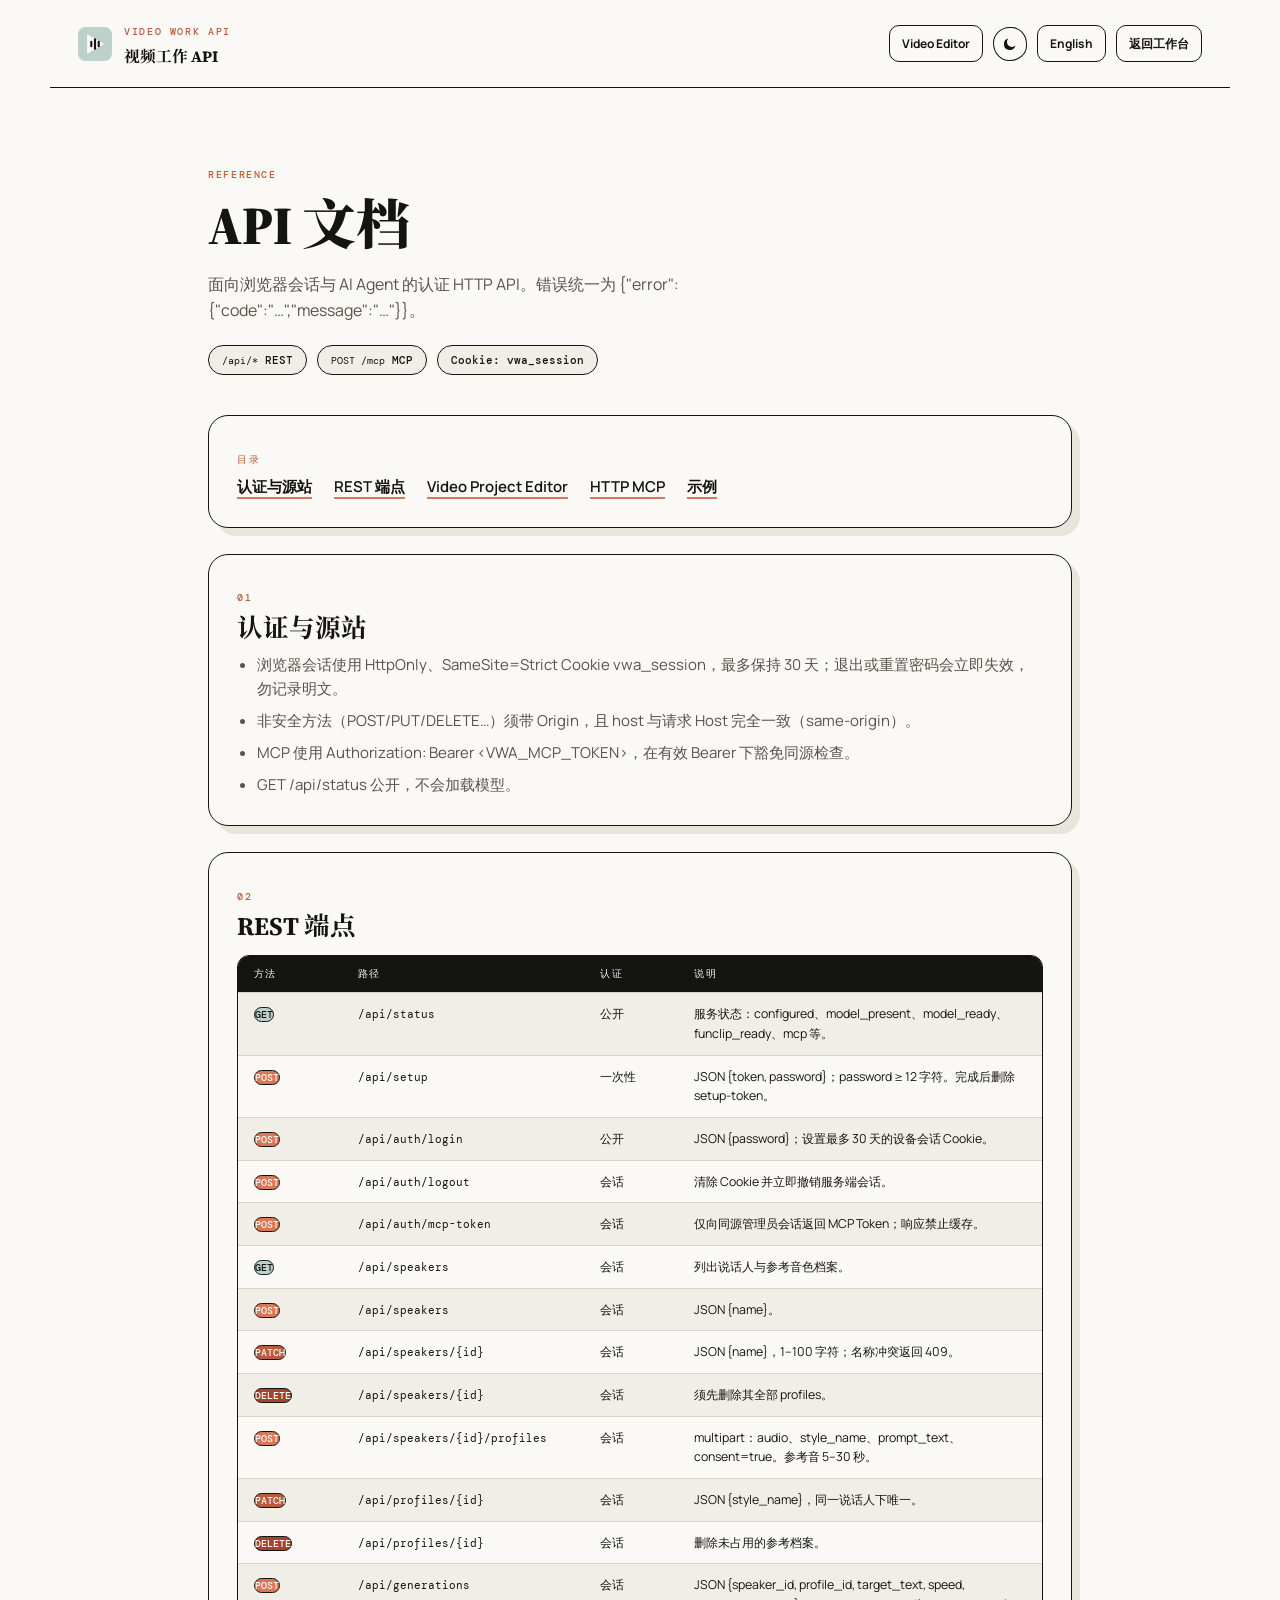
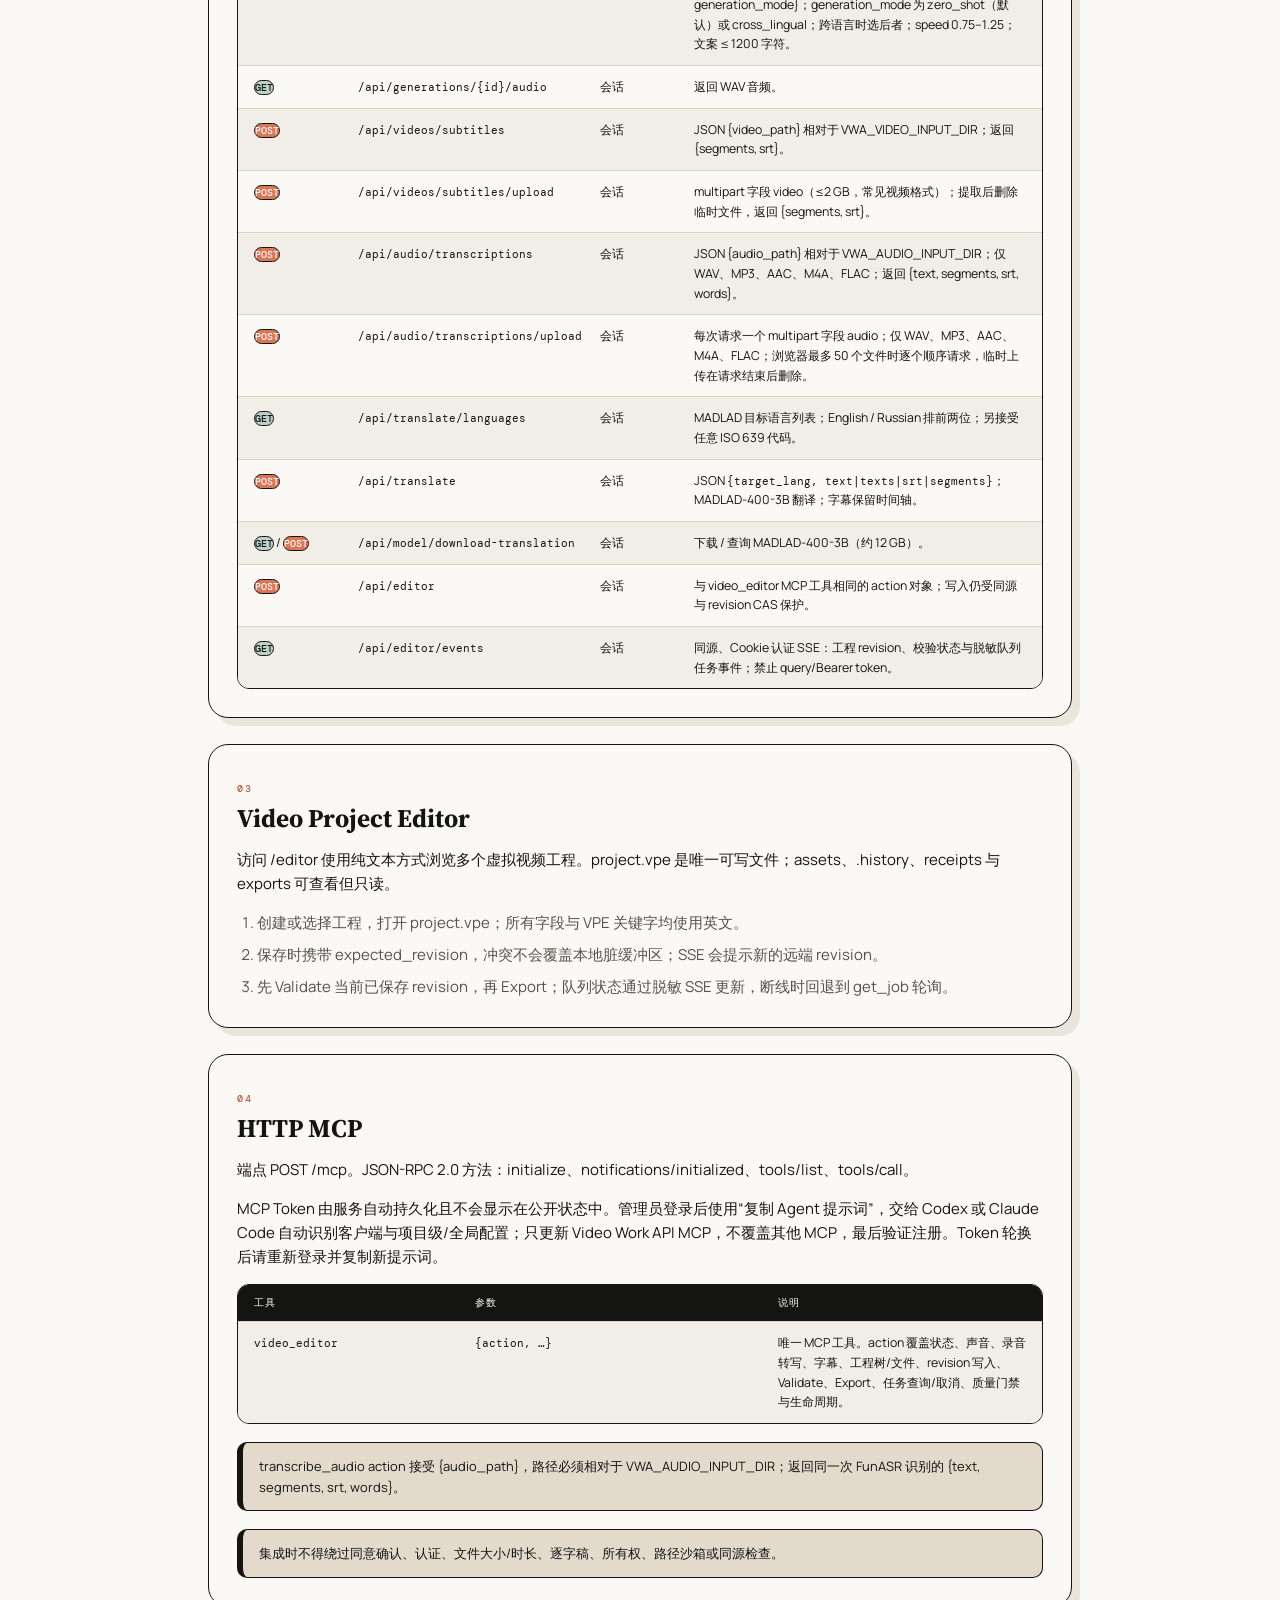
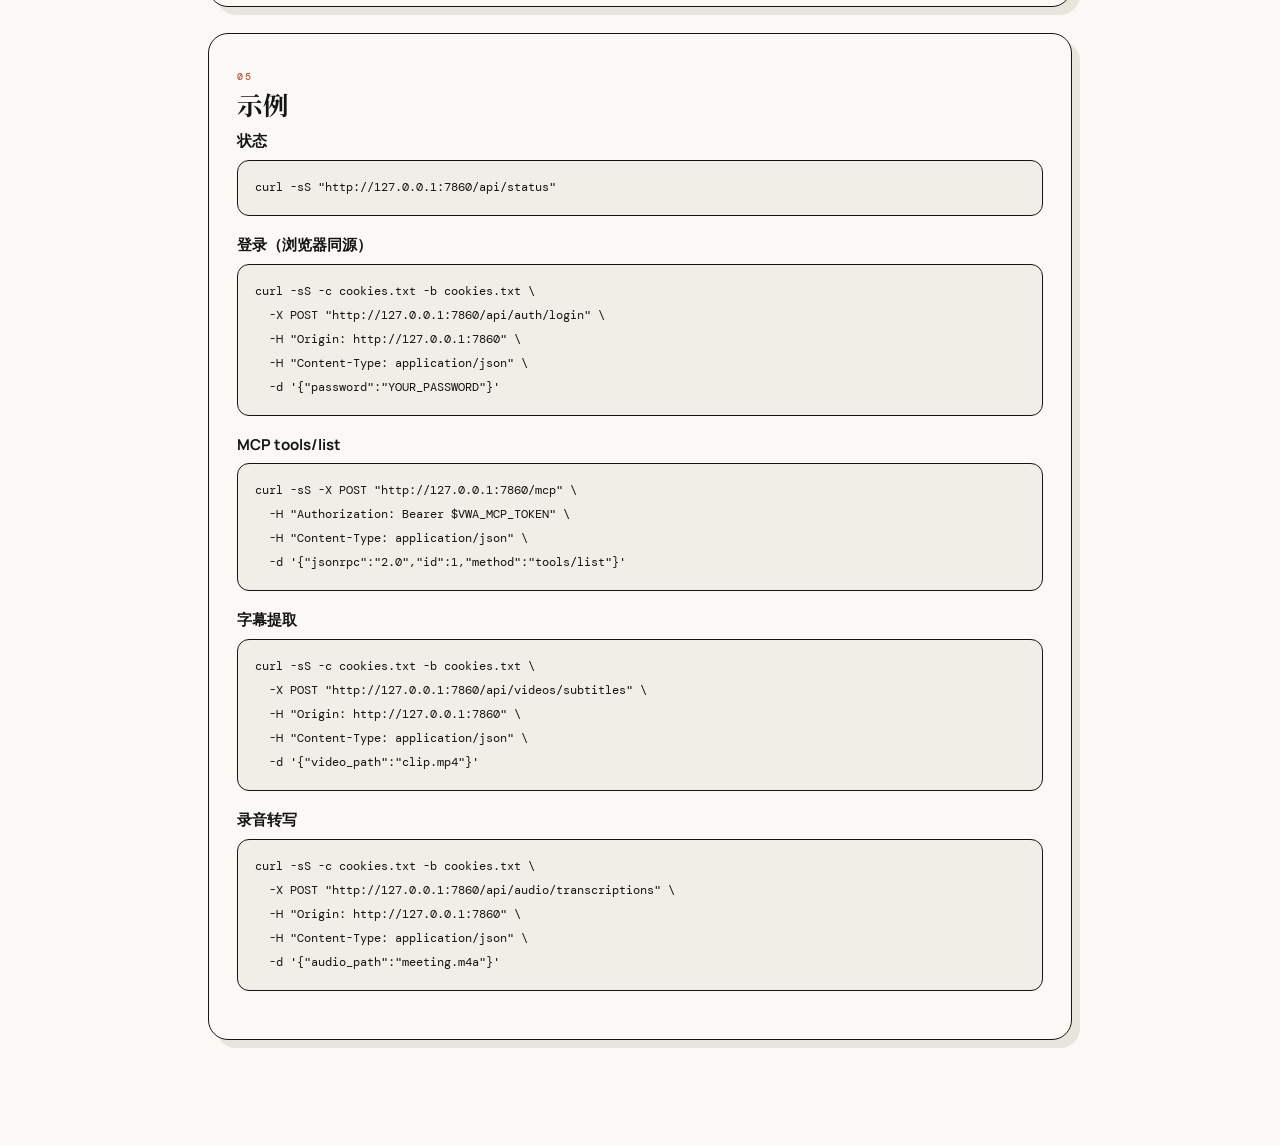
==== commit 2e65f047: "fix(voice): support verified Russian round trips" ====
--- a/static/docs.html
+++ b/static/docs.html
@@ -153,7 +153,7 @@
           <span><code class="method post">POST</code></span>
           <span><code>/api/generations</code></span>
           <span data-i18n="authSession">会话</span>
-          <span data-i18n="descGenerate">JSON <code>{speaker_id, profile_id, target_text, speed}</code>；speed 0.75–1.25；文案 ≤ 1200 字符。</span>
+          <span data-i18n="descGenerate">JSON <code>{speaker_id, profile_id, target_text, speed, generation_mode}</code>；generation_mode 为 <code>zero_shot</code>（默认）或 <code>cross_lingual</code>；跨语言时选后者；speed 0.75–1.25；文案 ≤ 1200 字符。</span>
         </div>
         <div class="endpoint-row" role="row">
           <span><code class="method get">GET</code></span>
@@ -337,7 +337,7 @@
         descAddProfile: "multipart：audio、style_name、prompt_text、consent=true。参考音 5–30 秒。",
         descRenameProfile: "JSON {style_name}，同一说话人下唯一。",
         descDelProfile: "删除未占用的参考档案。",
-        descGenerate: "JSON {speaker_id, profile_id, target_text, speed}；speed 0.75–1.25；文案 ≤ 1200 字符。",
+        descGenerate: "JSON {speaker_id, profile_id, target_text, speed, generation_mode}；generation_mode 为 zero_shot（默认）或 cross_lingual；跨语言时选后者；speed 0.75–1.25；文案 ≤ 1200 字符。",
         descAudio: "返回 WAV 音频。",
         descSubtitles: "JSON {video_path} 相对于 VWA_VIDEO_INPUT_DIR；返回 {segments, srt}。",
         descSubtitlesUpload:
@@ -412,7 +412,7 @@
         descAddProfile: "multipart: audio, style_name, prompt_text, consent=true. Reference audio 5–30s.",
         descRenameProfile: "JSON {style_name}; unique per speaker.",
         descDelProfile: "Delete an unused profile.",
-        descGenerate: "JSON {speaker_id, profile_id, target_text, speed}; speed 0.75–1.25; text ≤ 1200 chars.",
+        descGenerate: "JSON {speaker_id, profile_id, target_text, speed, generation_mode}; generation_mode is zero_shot (default) or cross_lingual; use cross_lingual for another target language; speed 0.75–1.25; text ≤ 1200 chars.",
         descAudio: "Authenticated WAV response.",
         descSubtitles: "JSON {video_path} under VWA_VIDEO_INPUT_DIR; returns {segments, srt}.",
         descSubtitlesUpload:
